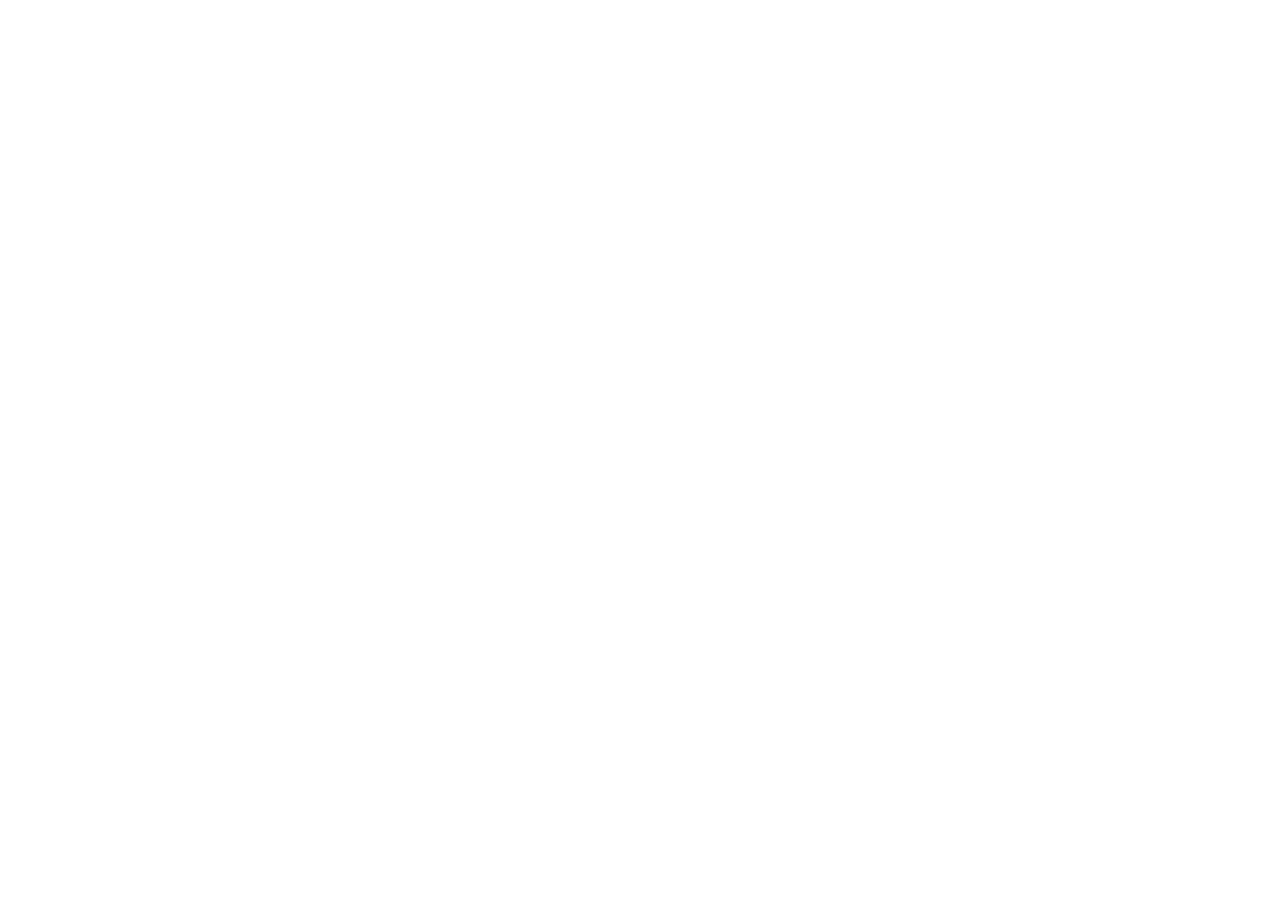
==== index.html @ 1ae985d3 "init project" ====
<!DOCTYPE html>
<html lang="zh-CN">

<head>
    <meta charset="UTF-8">
    <meta name="viewport" content="width=device-width, user-scalable=no, initial-scale=1.0, maximum-scale=1.0, minimum-scale=1.0">
    <meta http-equiv="X-UA-Compatible" content="ie=edge">
    <title>Document</title>
</head>

<body>

</body>

</html>
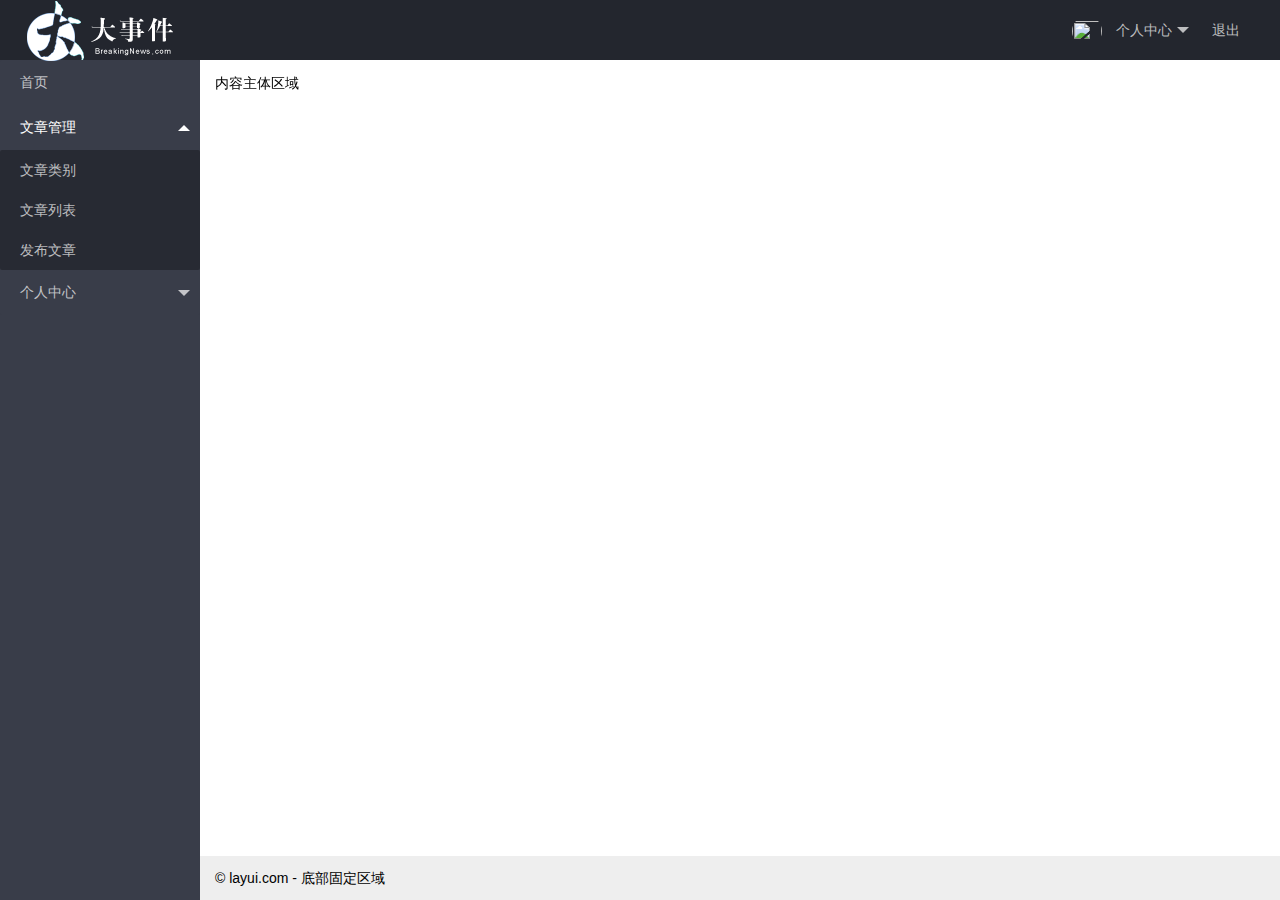
==== commit 7130b7f3: "第一次提交" ====
--- a/index.html
+++ b/index.html
@@ -1,15 +1,72 @@
 <!DOCTYPE html>
-<html lang="zh-CN">
-
+<html>
 <head>
-    <meta charset="UTF-8">
-    <meta name="viewport" content="width=device-width, user-scalable=no, initial-scale=1.0, maximum-scale=1.0, minimum-scale=1.0">
-    <meta http-equiv="X-UA-Compatible" content="ie=edge">
-    <title>Document</title>
+  <meta charset="utf-8">
+  <meta name="viewport" content="width=device-width, initial-scale=1, maximum-scale=1">
+  <title>layout 后台大布局 - Layui</title>
+  <link rel="stylesheet" href="/assets/lib/layui/css/layui.css">
 </head>
-
-<body>
-
+<body class="layui-layout-body">
+<div class="layui-layout layui-layout-admin">
+  <div class="layui-header">
+    <div class="layui-logo">
+        <img src="/assets/images/logo.png" alt="">
+    </div>
+    <!-- 头部区域（可配合layui已有的水平导航） -->
+    <ul class="layui-nav layui-layout-left">
+      </li>
+    </ul>
+    <ul class="layui-nav layui-layout-right">
+      <li class="layui-nav-item">
+        <a href="javascript:;">
+          <img src="http://t.cn/RCzsdCq" class="layui-nav-img">
+          个人中心
+        </a>
+        <dl class="layui-nav-child">
+          <dd><a href="">基本资料</a></dd>
+          <dd><a href="">更换头像</a></dd>
+          <dd><a href="">重置密码</a></dd>
+        </dl>
+      </li>
+      <li class="layui-nav-item"><a href="">退出</a></li>
+    </ul>
+  </div>
+  
+  <div class="layui-side layui-bg-black">
+    <div class="layui-side-scroll">
+      <!-- 左侧导航区域（可配合layui已有的垂直导航） -->
+      <ul class="layui-nav layui-nav-tree"  lay-filter="test">
+        <li class="layui-nav-item"><a href="">首页</a></li>
+        <li class="layui-nav-item layui-nav-itemed">
+          <a class="" href="javascript:;">文章管理</a>
+          <dl class="layui-nav-child">
+            <dd><a href="javascript:;">文章类别</a></dd>
+            <dd><a href="javascript:;">文章列表</a></dd>
+            <dd><a href="javascript:;">发布文章</a></dd>
+          </dl>
+        </li>
+        <li class="layui-nav-item">
+          <a href="javascript:;">个人中心</a>
+          <dl class="layui-nav-child">
+            <dd><a href="javascript:;">基本资料</a></dd>
+            <dd><a href="javascript:;">更换头像</a></dd>
+            <dd><a href="javascript:;">重置密码</a></dd>
+          </dl>
+        </li>
+      </ul>
+    </div>
+  </div>
+  
+  <div class="layui-body">
+    <!-- 内容主体区域 -->
+    <div style="padding: 15px;">内容主体区域</div>
+  </div>
+  
+  <div class="layui-footer">
+    <!-- 底部固定区域 -->
+    © layui.com - 底部固定区域
+  </div>
+</div>
+<script src="/assets/lib/layui/layui.all.js"></script>
 </body>
-
 </html>--- a/assets/lib/layui/css/layui.css
+++ b/assets/lib/layui/css/layui.css
@@ -0,0 +1,2 @@
+/** layui-v2.5.5 MIT License By https://www.layui.com */
+ .layui-inline,img{display:inline-block;vertical-align:middle}h1,h2,h3,h4,h5,h6{font-weight:400}.layui-edge,.layui-header,.layui-inline,.layui-main{position:relative}.layui-body,.layui-edge,.layui-elip{overflow:hidden}.layui-btn,.layui-edge,.layui-inline,img{vertical-align:middle}.layui-btn,.layui-disabled,.layui-icon,.layui-unselect{-moz-user-select:none;-webkit-user-select:none;-ms-user-select:none}.layui-elip,.layui-form-checkbox span,.layui-form-pane .layui-form-label{text-overflow:ellipsis;white-space:nowrap}.layui-breadcrumb,.layui-tree-btnGroup{visibility:hidden}blockquote,body,button,dd,div,dl,dt,form,h1,h2,h3,h4,h5,h6,input,li,ol,p,pre,td,textarea,th,ul{margin:0;padding:0;-webkit-tap-highlight-color:rgba(0,0,0,0)}a:active,a:hover{outline:0}img{border:none}li{list-style:none}table{border-collapse:collapse;border-spacing:0}h4,h5,h6{font-size:100%}button,input,optgroup,option,select,textarea{font-family:inherit;font-size:inherit;font-style:inherit;font-weight:inherit;outline:0}pre{white-space:pre-wrap;white-space:-moz-pre-wrap;white-space:-pre-wrap;white-space:-o-pre-wrap;word-wrap:break-word}body{line-height:24px;font:14px Helvetica Neue,Helvetica,PingFang SC,Tahoma,Arial,sans-serif}hr{height:1px;margin:10px 0;border:0;clear:both}a{color:#333;text-decoration:none}a:hover{color:#777}a cite{font-style:normal;*cursor:pointer}.layui-border-box,.layui-border-box *{box-sizing:border-box}.layui-box,.layui-box *{box-sizing:content-box}.layui-clear{clear:both;*zoom:1}.layui-clear:after{content:'\20';clear:both;*zoom:1;display:block;height:0}.layui-inline{*display:inline;*zoom:1}.layui-edge{display:inline-block;width:0;height:0;border-width:6px;border-style:dashed;border-color:transparent}.layui-edge-top{top:-4px;border-bottom-color:#999;border-bottom-style:solid}.layui-edge-right{border-left-color:#999;border-left-style:solid}.layui-edge-bottom{top:2px;border-top-color:#999;border-top-style:solid}.layui-edge-left{border-right-color:#999;border-right-style:solid}.layui-disabled,.layui-disabled:hover{color:#d2d2d2!important;cursor:not-allowed!important}.layui-circle{border-radius:100%}.layui-show{display:block!important}.layui-hide{display:none!important}@font-face{font-family:layui-icon;src:url(../font/iconfont.eot?v=250);src:url(../font/iconfont.eot?v=250#iefix) format('embedded-opentype'),url(../font/iconfont.woff2?v=250) format('woff2'),url(../font/iconfont.woff?v=250) format('woff'),url(../font/iconfont.ttf?v=250) format('truetype'),url(../font/iconfont.svg?v=250#layui-icon) format('svg')}.layui-icon{font-family:layui-icon!important;font-size:16px;font-style:normal;-webkit-font-smoothing:antialiased;-moz-osx-font-smoothing:grayscale}.layui-icon-reply-fill:before{content:"\e611"}.layui-icon-set-fill:before{content:"\e614"}.layui-icon-menu-fill:before{content:"\e60f"}.layui-icon-search:before{content:"\e615"}.layui-icon-share:before{content:"\e641"}.layui-icon-set-sm:before{content:"\e620"}.layui-icon-engine:before{content:"\e628"}.layui-icon-close:before{content:"\1006"}.layui-icon-close-fill:before{content:"\1007"}.layui-icon-chart-screen:before{content:"\e629"}.layui-icon-star:before{content:"\e600"}.layui-icon-circle-dot:before{content:"\e617"}.layui-icon-chat:before{content:"\e606"}.layui-icon-release:before{content:"\e609"}.layui-icon-list:before{content:"\e60a"}.layui-icon-chart:before{content:"\e62c"}.layui-icon-ok-circle:before{content:"\1005"}.layui-icon-layim-theme:before{content:"\e61b"}.layui-icon-table:before{content:"\e62d"}.layui-icon-right:before{content:"\e602"}.layui-icon-left:before{content:"\e603"}.layui-icon-cart-simple:before{content:"\e698"}.layui-icon-face-cry:before{content:"\e69c"}.layui-icon-face-smile:before{content:"\e6af"}.layui-icon-survey:before{content:"\e6b2"}.layui-icon-tree:before{content:"\e62e"}.layui-icon-upload-circle:before{content:"\e62f"}.layui-icon-add-circle:before{content:"\e61f"}.layui-icon-download-circle:before{content:"\e601"}.layui-icon-templeate-1:before{content:"\e630"}.layui-icon-util:before{content:"\e631"}.layui-icon-face-surprised:before{content:"\e664"}.layui-icon-edit:before{content:"\e642"}.layui-icon-speaker:before{content:"\e645"}.layui-icon-down:before{content:"\e61a"}.layui-icon-file:before{content:"\e621"}.layui-icon-layouts:before{content:"\e632"}.layui-icon-rate-half:before{content:"\e6c9"}.layui-icon-add-circle-fine:before{content:"\e608"}.layui-icon-prev-circle:before{content:"\e633"}.layui-icon-read:before{content:"\e705"}.layui-icon-404:before{content:"\e61c"}.layui-icon-carousel:before{content:"\e634"}.layui-icon-help:before{content:"\e607"}.layui-icon-code-circle:before{content:"\e635"}.layui-icon-water:before{content:"\e636"}.layui-icon-username:before{content:"\e66f"}.layui-icon-find-fill:before{content:"\e670"}.layui-icon-about:before{content:"\e60b"}.layui-icon-location:before{content:"\e715"}.layui-icon-up:before{content:"\e619"}.layui-icon-pause:before{content:"\e651"}.layui-icon-date:before{content:"\e637"}.layui-icon-layim-uploadfile:before{content:"\e61d"}.layui-icon-delete:before{content:"\e640"}.layui-icon-play:before{content:"\e652"}.layui-icon-top:before{content:"\e604"}.layui-icon-friends:before{content:"\e612"}.layui-icon-refresh-3:before{content:"\e9aa"}.layui-icon-ok:before{content:"\e605"}.layui-icon-layer:before{content:"\e638"}.layui-icon-face-smile-fine:before{content:"\e60c"}.layui-icon-dollar:before{content:"\e659"}.layui-icon-group:before{content:"\e613"}.layui-icon-layim-download:before{content:"\e61e"}.layui-icon-picture-fine:before{content:"\e60d"}.layui-icon-link:before{content:"\e64c"}.layui-icon-diamond:before{content:"\e735"}.layui-icon-log:before{content:"\e60e"}.layui-icon-rate-solid:before{content:"\e67a"}.layui-icon-fonts-del:before{content:"\e64f"}.layui-icon-unlink:before{content:"\e64d"}.layui-icon-fonts-clear:before{content:"\e639"}.layui-icon-triangle-r:before{content:"\e623"}.layui-icon-circle:before{content:"\e63f"}.layui-icon-radio:before{content:"\e643"}.layui-icon-align-center:before{content:"\e647"}.layui-icon-align-right:before{content:"\e648"}.layui-icon-align-left:before{content:"\e649"}.layui-icon-loading-1:before{content:"\e63e"}.layui-icon-return:before{content:"\e65c"}.layui-icon-fonts-strong:before{content:"\e62b"}.layui-icon-upload:before{content:"\e67c"}.layui-icon-dialogue:before{content:"\e63a"}.layui-icon-video:before{content:"\e6ed"}.layui-icon-headset:before{content:"\e6fc"}.layui-icon-cellphone-fine:before{content:"\e63b"}.layui-icon-add-1:before{content:"\e654"}.layui-icon-face-smile-b:before{content:"\e650"}.layui-icon-fonts-html:before{content:"\e64b"}.layui-icon-form:before{content:"\e63c"}.layui-icon-cart:before{content:"\e657"}.layui-icon-camera-fill:before{content:"\e65d"}.layui-icon-tabs:before{content:"\e62a"}.layui-icon-fonts-code:before{content:"\e64e"}.layui-icon-fire:before{content:"\e756"}.layui-icon-set:before{content:"\e716"}.layui-icon-fonts-u:before{content:"\e646"}.layui-icon-triangle-d:before{content:"\e625"}.layui-icon-tips:before{content:"\e702"}.layui-icon-picture:before{content:"\e64a"}.layui-icon-more-vertical:before{content:"\e671"}.layui-icon-flag:before{content:"\e66c"}.layui-icon-loading:before{content:"\e63d"}.layui-icon-fonts-i:before{content:"\e644"}.layui-icon-refresh-1:before{content:"\e666"}.layui-icon-rmb:before{content:"\e65e"}.layui-icon-home:before{content:"\e68e"}.layui-icon-user:before{content:"\e770"}.layui-icon-notice:before{content:"\e667"}.layui-icon-login-weibo:before{content:"\e675"}.layui-icon-voice:before{content:"\e688"}.layui-icon-upload-drag:before{content:"\e681"}.layui-icon-login-qq:before{content:"\e676"}.layui-icon-snowflake:before{content:"\e6b1"}.layui-icon-file-b:before{content:"\e655"}.layui-icon-template:before{content:"\e663"}.layui-icon-auz:before{content:"\e672"}.layui-icon-console:before{content:"\e665"}.layui-icon-app:before{content:"\e653"}.layui-icon-prev:before{content:"\e65a"}.layui-icon-website:before{content:"\e7ae"}.layui-icon-next:before{content:"\e65b"}.layui-icon-component:before{content:"\e857"}.layui-icon-more:before{content:"\e65f"}.layui-icon-login-wechat:before{content:"\e677"}.layui-icon-shrink-right:before{content:"\e668"}.layui-icon-spread-left:before{content:"\e66b"}.layui-icon-camera:before{content:"\e660"}.layui-icon-note:before{content:"\e66e"}.layui-icon-refresh:before{content:"\e669"}.layui-icon-female:before{content:"\e661"}.layui-icon-male:before{content:"\e662"}.layui-icon-password:before{content:"\e673"}.layui-icon-senior:before{content:"\e674"}.layui-icon-theme:before{content:"\e66a"}.layui-icon-tread:before{content:"\e6c5"}.layui-icon-praise:before{content:"\e6c6"}.layui-icon-star-fill:before{content:"\e658"}.layui-icon-rate:before{content:"\e67b"}.layui-icon-template-1:before{content:"\e656"}.layui-icon-vercode:before{content:"\e679"}.layui-icon-cellphone:before{content:"\e678"}.layui-icon-screen-full:before{content:"\e622"}.layui-icon-screen-restore:before{content:"\e758"}.layui-icon-cols:before{content:"\e610"}.layui-icon-export:before{content:"\e67d"}.layui-icon-print:before{content:"\e66d"}.layui-icon-slider:before{content:"\e714"}.layui-icon-addition:before{content:"\e624"}.layui-icon-subtraction:before{content:"\e67e"}.layui-icon-service:before{content:"\e626"}.layui-icon-transfer:before{content:"\e691"}.layui-main{width:1140px;margin:0 auto}.layui-header{z-index:1000;height:60px}.layui-header a:hover{transition:all .5s;-webkit-transition:all .5s}.layui-side{position:fixed;left:0;top:0;bottom:0;z-index:999;width:200px;overflow-x:hidden}.layui-side-scroll{position:relative;width:220px;height:100%;overflow-x:hidden}.layui-body{position:absolute;left:200px;right:0;top:0;bottom:0;z-index:998;width:auto;overflow-y:auto;box-sizing:border-box}.layui-layout-body{overflow:hidden}.layui-layout-admin .layui-header{background-color:#23262E}.layui-layout-admin .layui-side{top:60px;width:200px;overflow-x:hidden}.layui-layout-admin .layui-body{position:fixed;top:60px;bottom:44px}.layui-layout-admin .layui-main{width:auto;margin:0 15px}.layui-layout-admin .layui-footer{position:fixed;left:200px;right:0;bottom:0;height:44px;line-height:44px;padding:0 15px;background-color:#eee}.layui-layout-admin .layui-logo{position:absolute;left:0;top:0;width:200px;height:100%;line-height:60px;text-align:center;color:#009688;font-size:16px}.layui-layout-admin .layui-header .layui-nav{background:0 0}.layui-layout-left{position:absolute!important;left:200px;top:0}.layui-layout-right{position:absolute!important;right:0;top:0}.layui-container{position:relative;margin:0 auto;padding:0 15px;box-sizing:border-box}.layui-fluid{position:relative;margin:0 auto;padding:0 15px}.layui-row:after,.layui-row:before{content:'';display:block;clear:both}.layui-col-lg1,.layui-col-lg10,.layui-col-lg11,.layui-col-lg12,.layui-col-lg2,.layui-col-lg3,.layui-col-lg4,.layui-col-lg5,.layui-col-lg6,.layui-col-lg7,.layui-col-lg8,.layui-col-lg9,.layui-col-md1,.layui-col-md10,.layui-col-md11,.layui-col-md12,.layui-col-md2,.layui-col-md3,.layui-col-md4,.layui-col-md5,.layui-col-md6,.layui-col-md7,.layui-col-md8,.layui-col-md9,.layui-col-sm1,.layui-col-sm10,.layui-col-sm11,.layui-col-sm12,.layui-col-sm2,.layui-col-sm3,.layui-col-sm4,.layui-col-sm5,.layui-col-sm6,.layui-col-sm7,.layui-col-sm8,.layui-col-sm9,.layui-col-xs1,.layui-col-xs10,.layui-col-xs11,.layui-col-xs12,.layui-col-xs2,.layui-col-xs3,.layui-col-xs4,.layui-col-xs5,.layui-col-xs6,.layui-col-xs7,.layui-col-xs8,.layui-col-xs9{position:relative;display:block;box-sizing:border-box}.layui-col-xs1,.layui-col-xs10,.layui-col-xs11,.layui-col-xs12,.layui-col-xs2,.layui-col-xs3,.layui-col-xs4,.layui-col-xs5,.layui-col-xs6,.layui-col-xs7,.layui-col-xs8,.layui-col-xs9{float:left}.layui-col-xs1{width:8.33333333%}.layui-col-xs2{width:16.66666667%}.layui-col-xs3{width:25%}.layui-col-xs4{width:33.33333333%}.layui-col-xs5{width:41.66666667%}.layui-col-xs6{width:50%}.layui-col-xs7{width:58.33333333%}.layui-col-xs8{width:66.66666667%}.layui-col-xs9{width:75%}.layui-col-xs10{width:83.33333333%}.layui-col-xs11{width:91.66666667%}.layui-col-xs12{width:100%}.layui-col-xs-offset1{margin-left:8.33333333%}.layui-col-xs-offset2{margin-left:16.66666667%}.layui-col-xs-offset3{margin-left:25%}.layui-col-xs-offset4{margin-left:33.33333333%}.layui-col-xs-offset5{margin-left:41.66666667%}.layui-col-xs-offset6{margin-left:50%}.layui-col-xs-offset7{margin-left:58.33333333%}.layui-col-xs-offset8{margin-left:66.66666667%}.layui-col-xs-offset9{margin-left:75%}.layui-col-xs-offset10{margin-left:83.33333333%}.layui-col-xs-offset11{margin-left:91.66666667%}.layui-col-xs-offset12{margin-left:100%}@media screen and (max-width:768px){.layui-hide-xs{display:none!important}.layui-show-xs-block{display:block!important}.layui-show-xs-inline{display:inline!important}.layui-show-xs-inline-block{display:inline-block!important}}@media screen and (min-width:768px){.layui-container{width:750px}.layui-hide-sm{display:none!important}.layui-show-sm-block{display:block!important}.layui-show-sm-inline{display:inline!important}.layui-show-sm-inline-block{display:inline-block!important}.layui-col-sm1,.layui-col-sm10,.layui-col-sm11,.layui-col-sm12,.layui-col-sm2,.layui-col-sm3,.layui-col-sm4,.layui-col-sm5,.layui-col-sm6,.layui-col-sm7,.layui-col-sm8,.layui-col-sm9{float:left}.layui-col-sm1{width:8.33333333%}.layui-col-sm2{width:16.66666667%}.layui-col-sm3{width:25%}.layui-col-sm4{width:33.33333333%}.layui-col-sm5{width:41.66666667%}.layui-col-sm6{width:50%}.layui-col-sm7{width:58.33333333%}.layui-col-sm8{width:66.66666667%}.layui-col-sm9{width:75%}.layui-col-sm10{width:83.33333333%}.layui-col-sm11{width:91.66666667%}.layui-col-sm12{width:100%}.layui-col-sm-offset1{margin-left:8.33333333%}.layui-col-sm-offset2{margin-left:16.66666667%}.layui-col-sm-offset3{margin-left:25%}.layui-col-sm-offset4{margin-left:33.33333333%}.layui-col-sm-offset5{margin-left:41.66666667%}.layui-col-sm-offset6{margin-left:50%}.layui-col-sm-offset7{margin-left:58.33333333%}.layui-col-sm-offset8{margin-left:66.66666667%}.layui-col-sm-offset9{margin-left:75%}.layui-col-sm-offset10{margin-left:83.33333333%}.layui-col-sm-offset11{margin-left:91.66666667%}.layui-col-sm-offset12{margin-left:100%}}@media screen and (min-width:992px){.layui-container{width:970px}.layui-hide-md{display:none!important}.layui-show-md-block{display:block!important}.layui-show-md-inline{display:inline!important}.layui-show-md-inline-block{display:inline-block!important}.layui-col-md1,.layui-col-md10,.layui-col-md11,.layui-col-md12,.layui-col-md2,.layui-col-md3,.layui-col-md4,.layui-col-md5,.layui-col-md6,.layui-col-md7,.layui-col-md8,.layui-col-md9{float:left}.layui-col-md1{width:8.33333333%}.layui-col-md2{width:16.66666667%}.layui-col-md3{width:25%}.layui-col-md4{width:33.33333333%}.layui-col-md5{width:41.66666667%}.layui-col-md6{width:50%}.layui-col-md7{width:58.33333333%}.layui-col-md8{width:66.66666667%}.layui-col-md9{width:75%}.layui-col-md10{width:83.33333333%}.layui-col-md11{width:91.66666667%}.layui-col-md12{width:100%}.layui-col-md-offset1{margin-left:8.33333333%}.layui-col-md-offset2{margin-left:16.66666667%}.layui-col-md-offset3{margin-left:25%}.layui-col-md-offset4{margin-left:33.33333333%}.layui-col-md-offset5{margin-left:41.66666667%}.layui-col-md-offset6{margin-left:50%}.layui-col-md-offset7{margin-left:58.33333333%}.layui-col-md-offset8{margin-left:66.66666667%}.layui-col-md-offset9{margin-left:75%}.layui-col-md-offset10{margin-left:83.33333333%}.layui-col-md-offset11{margin-left:91.66666667%}.layui-col-md-offset12{margin-left:100%}}@media screen and (min-width:1200px){.layui-container{width:1170px}.layui-hide-lg{display:none!important}.layui-show-lg-block{display:block!important}.layui-show-lg-inline{display:inline!important}.layui-show-lg-inline-block{display:inline-block!important}.layui-col-lg1,.layui-col-lg10,.layui-col-lg11,.layui-col-lg12,.layui-col-lg2,.layui-col-lg3,.layui-col-lg4,.layui-col-lg5,.layui-col-lg6,.layui-col-lg7,.layui-col-lg8,.layui-col-lg9{float:left}.layui-col-lg1{width:8.33333333%}.layui-col-lg2{width:16.66666667%}.layui-col-lg3{width:25%}.layui-col-lg4{width:33.33333333%}.layui-col-lg5{width:41.66666667%}.layui-col-lg6{width:50%}.layui-col-lg7{width:58.33333333%}.layui-col-lg8{width:66.66666667%}.layui-col-lg9{width:75%}.layui-col-lg10{width:83.33333333%}.layui-col-lg11{width:91.66666667%}.layui-col-lg12{width:100%}.layui-col-lg-offset1{margin-left:8.33333333%}.layui-col-lg-offset2{margin-left:16.66666667%}.layui-col-lg-offset3{margin-left:25%}.layui-col-lg-offset4{margin-left:33.33333333%}.layui-col-lg-offset5{margin-left:41.66666667%}.layui-col-lg-offset6{margin-left:50%}.layui-col-lg-offset7{margin-left:58.33333333%}.layui-col-lg-offset8{margin-left:66.66666667%}.layui-col-lg-offset9{margin-left:75%}.layui-col-lg-offset10{margin-left:83.33333333%}.layui-col-lg-offset11{margin-left:91.66666667%}.layui-col-lg-offset12{margin-left:100%}}.layui-col-space1{margin:-.5px}.layui-col-space1>*{padding:.5px}.layui-col-space3{margin:-1.5px}.layui-col-space3>*{padding:1.5px}.layui-col-space5{margin:-2.5px}.layui-col-space5>*{padding:2.5px}.layui-col-space8{margin:-3.5px}.layui-col-space8>*{padding:3.5px}.layui-col-space10{margin:-5px}.layui-col-space10>*{padding:5px}.layui-col-space12{margin:-6px}.layui-col-space12>*{padding:6px}.layui-col-space15{margin:-7.5px}.layui-col-space15>*{padding:7.5px}.layui-col-space18{margin:-9px}.layui-col-space18>*{padding:9px}.layui-col-space20{margin:-10px}.layui-col-space20>*{padding:10px}.layui-col-space22{margin:-11px}.layui-col-space22>*{padding:11px}.layui-col-space25{margin:-12.5px}.layui-col-space25>*{padding:12.5px}.layui-col-space30{margin:-15px}.layui-col-space30>*{padding:15px}.layui-btn,.layui-input,.layui-select,.layui-textarea,.layui-upload-button{outline:0;-webkit-appearance:none;transition:all .3s;-webkit-transition:all .3s;box-sizing:border-box}.layui-elem-quote{margin-bottom:10px;padding:15px;line-height:22px;border-left:5px solid #009688;border-radius:0 2px 2px 0;background-color:#f2f2f2}.layui-quote-nm{border-style:solid;border-width:1px 1px 1px 5px;background:0 0}.layui-elem-field{margin-bottom:10px;padding:0;border-width:1px;border-style:solid}.layui-elem-field legend{margin-left:20px;padding:0 10px;font-size:20px;font-weight:300}.layui-field-title{margin:10px 0 20px;border-width:1px 0 0}.layui-field-box{padding:10px 15px}.layui-field-title .layui-field-box{padding:10px 0}.layui-progress{position:relative;height:6px;border-radius:20px;background-color:#e2e2e2}.layui-progress-bar{position:absolute;left:0;top:0;width:0;max-width:100%;height:6px;border-radius:20px;text-align:right;background-color:#5FB878;transition:all .3s;-webkit-transition:all .3s}.layui-progress-big,.layui-progress-big .layui-progress-bar{height:18px;line-height:18px}.layui-progress-text{position:relative;top:-20px;line-height:18px;font-size:12px;color:#666}.layui-progress-big .layui-progress-text{position:static;padding:0 10px;color:#fff}.layui-collapse{border-width:1px;border-style:solid;border-radius:2px}.layui-colla-content,.layui-colla-item{border-top-width:1px;border-top-style:solid}.layui-colla-item:first-child{border-top:none}.layui-colla-title{position:relative;height:42px;line-height:42px;padding:0 15px 0 35px;color:#333;background-color:#f2f2f2;cursor:pointer;font-size:14px;overflow:hidden}.layui-colla-content{display:none;padding:10px 15px;line-height:22px;color:#666}.layui-colla-icon{position:absolute;left:15px;top:0;font-size:14px}.layui-card{margin-bottom:15px;border-radius:2px;background-color:#fff;box-shadow:0 1px 2px 0 rgba(0,0,0,.05)}.layui-card:last-child{margin-bottom:0}.layui-card-header{position:relative;height:42px;line-height:42px;padding:0 15px;border-bottom:1px solid #f6f6f6;color:#333;border-radius:2px 2px 0 0;font-size:14px}.layui-bg-black,.layui-bg-blue,.layui-bg-cyan,.layui-bg-green,.layui-bg-orange,.layui-bg-red{color:#fff!important}.layui-card-body{position:relative;padding:10px 15px;line-height:24px}.layui-card-body[pad15]{padding:15px}.layui-card-body[pad20]{padding:20px}.layui-card-body .layui-table{margin:5px 0}.layui-card .layui-tab{margin:0}.layui-panel-window{position:relative;padding:15px;border-radius:0;border-top:5px solid #E6E6E6;background-color:#fff}.layui-auxiliar-moving{position:fixed;left:0;right:0;top:0;bottom:0;width:100%;height:100%;background:0 0;z-index:9999999999}.layui-form-label,.layui-form-mid,.layui-form-select,.layui-input-block,.layui-input-inline,.layui-textarea{position:relative}.layui-bg-red{background-color:#FF5722!important}.layui-bg-orange{background-color:#FFB800!important}.layui-bg-green{background-color:#009688!important}.layui-bg-cyan{background-color:#2F4056!important}.layui-bg-blue{background-color:#1E9FFF!important}.layui-bg-black{background-color:#393D49!important}.layui-bg-gray{background-color:#eee!important;color:#666!important}.layui-badge-rim,.layui-colla-content,.layui-colla-item,.layui-collapse,.layui-elem-field,.layui-form-pane .layui-form-item[pane],.layui-form-pane .layui-form-label,.layui-input,.layui-layedit,.layui-layedit-tool,.layui-quote-nm,.layui-select,.layui-tab-bar,.layui-tab-card,.layui-tab-title,.layui-tab-title .layui-this:after,.layui-textarea{border-color:#e6e6e6}.layui-timeline-item:before,hr{background-color:#e6e6e6}.layui-text{line-height:22px;font-size:14px;color:#666}.layui-text h1,.layui-text h2,.layui-text h3{font-weight:500;color:#333}.layui-text h1{font-size:30px}.layui-text h2{font-size:24px}.layui-text h3{font-size:18px}.layui-text a:not(.layui-btn){color:#01AAED}.layui-text a:not(.layui-btn):hover{text-decoration:underline}.layui-text ul{padding:5px 0 5px 15px}.layui-text ul li{margin-top:5px;list-style-type:disc}.layui-text em,.layui-word-aux{color:#999!important;padding:0 5px!important}.layui-btn{display:inline-block;height:38px;line-height:38px;padding:0 18px;background-color:#009688;color:#fff;white-space:nowrap;text-align:center;font-size:14px;border:none;border-radius:2px;cursor:pointer}.layui-btn:hover{opacity:.8;filter:alpha(opacity=80);color:#fff}.layui-btn:active{opacity:1;filter:alpha(opacity=100)}.layui-btn+.layui-btn{margin-left:10px}.layui-btn-container{font-size:0}.layui-btn-container .layui-btn{margin-right:10px;margin-bottom:10px}.layui-btn-container .layui-btn+.layui-btn{margin-left:0}.layui-table .layui-btn-container .layui-btn{margin-bottom:9px}.layui-btn-radius{border-radius:100px}.layui-btn .layui-icon{margin-right:3px;font-size:18px;vertical-align:bottom;vertical-align:middle\9}.layui-btn-primary{border:1px solid #C9C9C9;background-color:#fff;color:#555}.layui-btn-primary:hover{border-color:#009688;color:#333}.layui-btn-normal{background-color:#1E9FFF}.layui-btn-warm{background-color:#FFB800}.layui-btn-danger{background-color:#FF5722}.layui-btn-checked{background-color:#5FB878}.layui-btn-disabled,.layui-btn-disabled:active,.layui-btn-disabled:hover{border:1px solid #e6e6e6;background-color:#FBFBFB;color:#C9C9C9;cursor:not-allowed;opacity:1}.layui-btn-lg{height:44px;line-height:44px;padding:0 25px;font-size:16px}.layui-btn-sm{height:30px;line-height:30px;padding:0 10px;font-size:12px}.layui-btn-sm i{font-size:16px!important}.layui-btn-xs{height:22px;line-height:22px;padding:0 5px;font-size:12px}.layui-btn-xs i{font-size:14px!important}.layui-btn-group{display:inline-block;vertical-align:middle;font-size:0}.layui-btn-group .layui-btn{margin-left:0!important;margin-right:0!important;border-left:1px solid rgba(255,255,255,.5);border-radius:0}.layui-btn-group .layui-btn-primary{border-left:none}.layui-btn-group .layui-btn-primary:hover{border-color:#C9C9C9;color:#009688}.layui-btn-group .layui-btn:first-child{border-left:none;border-radius:2px 0 0 2px}.layui-btn-group .layui-btn-primary:first-child{border-left:1px solid #c9c9c9}.layui-btn-group .layui-btn:last-child{border-radius:0 2px 2px 0}.layui-btn-group .layui-btn+.layui-btn{margin-left:0}.layui-btn-group+.layui-btn-group{margin-left:10px}.layui-btn-fluid{width:100%}.layui-input,.layui-select,.layui-textarea{height:38px;line-height:1.3;line-height:38px\9;border-width:1px;border-style:solid;background-color:#fff;border-radius:2px}.layui-input::-webkit-input-placeholder,.layui-select::-webkit-input-placeholder,.layui-textarea::-webkit-input-placeholder{line-height:1.3}.layui-input,.layui-textarea{display:block;width:100%;padding-left:10px}.layui-input:hover,.layui-textarea:hover{border-color:#D2D2D2!important}.layui-input:focus,.layui-textarea:focus{border-color:#C9C9C9!important}.layui-textarea{min-height:100px;height:auto;line-height:20px;padding:6px 10px;resize:vertical}.layui-select{padding:0 10px}.layui-form input[type=checkbox],.layui-form input[type=radio],.layui-form select{display:none}.layui-form [lay-ignore]{display:initial}.layui-form-item{margin-bottom:15px;clear:both;*zoom:1}.layui-form-item:after{content:'\20';clear:both;*zoom:1;display:block;height:0}.layui-form-label{float:left;display:block;padding:9px 15px;width:80px;font-weight:400;line-height:20px;text-align:right}.layui-form-label-col{display:block;float:none;padding:9px 0;line-height:20px;text-align:left}.layui-form-item .layui-inline{margin-bottom:5px;margin-right:10px}.layui-input-block{margin-left:110px;min-height:36px}.layui-input-inline{display:inline-block;vertical-align:middle}.layui-form-item .layui-input-inline{float:left;width:190px;margin-right:10px}.layui-form-text .layui-input-inline{width:auto}.layui-form-mid{float:left;display:block;padding:9px 0!important;line-height:20px;margin-right:10px}.layui-form-danger+.layui-form-select .layui-input,.layui-form-danger:focus{border-color:#FF5722!important}.layui-form-select .layui-input{padding-right:30px;cursor:pointer}.layui-form-select .layui-edge{position:absolute;right:10px;top:50%;margin-top:-3px;cursor:pointer;border-width:6px;border-top-color:#c2c2c2;border-top-style:solid;transition:all .3s;-webkit-transition:all .3s}.layui-form-select dl{display:none;position:absolute;left:0;top:42px;padding:5px 0;z-index:899;min-width:100%;border:1px solid #d2d2d2;max-height:300px;overflow-y:auto;background-color:#fff;border-radius:2px;box-shadow:0 2px 4px rgba(0,0,0,.12);box-sizing:border-box}.layui-form-select dl dd,.layui-form-select dl dt{padding:0 10px;line-height:36px;white-space:nowrap;overflow:hidden;text-overflow:ellipsis}.layui-form-select dl dt{font-size:12px;color:#999}.layui-form-select dl dd{cursor:pointer}.layui-form-select dl dd:hover{background-color:#f2f2f2;-webkit-transition:.5s all;transition:.5s all}.layui-form-select .layui-select-group dd{padding-left:20px}.layui-form-select dl dd.layui-select-tips{padding-left:10px!important;color:#999}.layui-form-select dl dd.layui-this{background-color:#5FB878;color:#fff}.layui-form-checkbox,.layui-form-select dl dd.layui-disabled{background-color:#fff}.layui-form-selected dl{display:block}.layui-form-checkbox,.layui-form-checkbox *,.layui-form-switch{display:inline-block;vertical-align:middle}.layui-form-selected .layui-edge{margin-top:-9px;-webkit-transform:rotate(180deg);transform:rotate(180deg);margin-top:-3px\9}:root .layui-form-selected .layui-edge{margin-top:-9px\0/IE9}.layui-form-selectup dl{top:auto;bottom:42px}.layui-select-none{margin:5px 0;text-align:center;color:#999}.layui-select-disabled .layui-disabled{border-color:#eee!important}.layui-select-disabled .layui-edge{border-top-color:#d2d2d2}.layui-form-checkbox{position:relative;height:30px;line-height:30px;margin-right:10px;padding-right:30px;cursor:pointer;font-size:0;-webkit-transition:.1s linear;transition:.1s linear;box-sizing:border-box}.layui-form-checkbox span{padding:0 10px;height:100%;font-size:14px;border-radius:2px 0 0 2px;background-color:#d2d2d2;color:#fff;overflow:hidden}.layui-form-checkbox:hover span{background-color:#c2c2c2}.layui-form-checkbox i{position:absolute;right:0;top:0;width:30px;height:28px;border:1px solid #d2d2d2;border-left:none;border-radius:0 2px 2px 0;color:#fff;font-size:20px;text-align:center}.layui-form-checkbox:hover i{border-color:#c2c2c2;color:#c2c2c2}.layui-form-checked,.layui-form-checked:hover{border-color:#5FB878}.layui-form-checked span,.layui-form-checked:hover span{background-color:#5FB878}.layui-form-checked i,.layui-form-checked:hover i{color:#5FB878}.layui-form-item .layui-form-checkbox{margin-top:4px}.layui-form-checkbox[lay-skin=primary]{height:auto!important;line-height:normal!important;min-width:18px;min-height:18px;border:none!important;margin-right:0;padding-left:28px;padding-right:0;background:0 0}.layui-form-checkbox[lay-skin=primary] span{padding-left:0;padding-right:15px;line-height:18px;background:0 0;color:#666}.layui-form-checkbox[lay-skin=primary] i{right:auto;left:0;width:16px;height:16px;line-height:16px;border:1px solid #d2d2d2;font-size:12px;border-radius:2px;background-color:#fff;-webkit-transition:.1s linear;transition:.1s linear}.layui-form-checkbox[lay-skin=primary]:hover i{border-color:#5FB878;color:#fff}.layui-form-checked[lay-skin=primary] i{border-color:#5FB878!important;background-color:#5FB878;color:#fff}.layui-checkbox-disbaled[lay-skin=primary] span{background:0 0!important;color:#c2c2c2}.layui-checkbox-disbaled[lay-skin=primary]:hover i{border-color:#d2d2d2}.layui-form-item .layui-form-checkbox[lay-skin=primary]{margin-top:10px}.layui-form-switch{position:relative;height:22px;line-height:22px;min-width:35px;padding:0 5px;margin-top:8px;border:1px solid #d2d2d2;border-radius:20px;cursor:pointer;background-color:#fff;-webkit-transition:.1s linear;transition:.1s linear}.layui-form-switch i{position:absolute;left:5px;top:3px;width:16px;height:16px;border-radius:20px;background-color:#d2d2d2;-webkit-transition:.1s linear;transition:.1s linear}.layui-form-switch em{position:relative;top:0;width:25px;margin-left:21px;padding:0!important;text-align:center!important;color:#999!important;font-style:normal!important;font-size:12px}.layui-form-onswitch{border-color:#5FB878;background-color:#5FB878}.layui-checkbox-disbaled,.layui-checkbox-disbaled i{border-color:#e2e2e2!important}.layui-form-onswitch i{left:100%;margin-left:-21px;background-color:#fff}.layui-form-onswitch em{margin-left:5px;margin-right:21px;color:#fff!important}.layui-checkbox-disbaled span{background-color:#e2e2e2!important}.layui-checkbox-disbaled:hover i{color:#fff!important}[lay-radio]{display:none}.layui-form-radio,.layui-form-radio *{display:inline-block;vertical-align:middle}.layui-form-radio{line-height:28px;margin:6px 10px 0 0;padding-right:10px;cursor:pointer;font-size:0}.layui-form-radio *{font-size:14px}.layui-form-radio>i{margin-right:8px;font-size:22px;color:#c2c2c2}.layui-form-radio>i:hover,.layui-form-radioed>i{color:#5FB878}.layui-radio-disbaled>i{color:#e2e2e2!important}.layui-form-pane .layui-form-label{width:110px;padding:8px 15px;height:38px;line-height:20px;border-width:1px;border-style:solid;border-radius:2px 0 0 2px;text-align:center;background-color:#FBFBFB;overflow:hidden;box-sizing:border-box}.layui-form-pane .layui-input-inline{margin-left:-1px}.layui-form-pane .layui-input-block{margin-left:110px;left:-1px}.layui-form-pane .layui-input{border-radius:0 2px 2px 0}.layui-form-pane .layui-form-text .layui-form-label{float:none;width:100%;border-radius:2px;box-sizing:border-box;text-align:left}.layui-form-pane .layui-form-text .layui-input-inline{display:block;margin:0;top:-1px;clear:both}.layui-form-pane .layui-form-text .layui-input-block{margin:0;left:0;top:-1px}.layui-form-pane .layui-form-text .layui-textarea{min-height:100px;border-radius:0 0 2px 2px}.layui-form-pane .layui-form-checkbox{margin:4px 0 4px 10px}.layui-form-pane .layui-form-radio,.layui-form-pane .layui-form-switch{margin-top:6px;margin-left:10px}.layui-form-pane .layui-form-item[pane]{position:relative;border-width:1px;border-style:solid}.layui-form-pane .layui-form-item[pane] .layui-form-label{position:absolute;left:0;top:0;height:100%;border-width:0 1px 0 0}.layui-form-pane .layui-form-item[pane] .layui-input-inline{margin-left:110px}@media screen and (max-width:450px){.layui-form-item .layui-form-label{text-overflow:ellipsis;overflow:hidden;white-space:nowrap}.layui-form-item .layui-inline{display:block;margin-right:0;margin-bottom:20px;clear:both}.layui-form-item .layui-inline:after{content:'\20';clear:both;display:block;height:0}.layui-form-item .layui-input-inline{display:block;float:none;left:-3px;width:auto;margin:0 0 10px 112px}.layui-form-item .layui-input-inline+.layui-form-mid{margin-left:110px;top:-5px;padding:0}.layui-form-item .layui-form-checkbox{margin-right:5px;margin-bottom:5px}}.layui-layedit{border-width:1px;border-style:solid;border-radius:2px}.layui-layedit-tool{padding:3px 5px;border-bottom-width:1px;border-bottom-style:solid;font-size:0}.layedit-tool-fixed{position:fixed;top:0;border-top:1px solid #e2e2e2}.layui-layedit-tool .layedit-tool-mid,.layui-layedit-tool .layui-icon{display:inline-block;vertical-align:middle;text-align:center;font-size:14px}.layui-layedit-tool .layui-icon{position:relative;width:32px;height:30px;line-height:30px;margin:3px 5px;color:#777;cursor:pointer;border-radius:2px}.layui-layedit-tool .layui-icon:hover{color:#393D49}.layui-layedit-tool .layui-icon:active{color:#000}.layui-layedit-tool .layedit-tool-active{background-color:#e2e2e2;color:#000}.layui-layedit-tool .layui-disabled,.layui-layedit-tool .layui-disabled:hover{color:#d2d2d2;cursor:not-allowed}.layui-layedit-tool .layedit-tool-mid{width:1px;height:18px;margin:0 10px;background-color:#d2d2d2}.layedit-tool-html{width:50px!important;font-size:30px!important}.layedit-tool-b,.layedit-tool-code,.layedit-tool-help{font-size:16px!important}.layedit-tool-d,.layedit-tool-face,.layedit-tool-image,.layedit-tool-unlink{font-size:18px!important}.layedit-tool-image input{position:absolute;font-size:0;left:0;top:0;width:100%;height:100%;opacity:.01;filter:Alpha(opacity=1);cursor:pointer}.layui-layedit-iframe iframe{display:block;width:100%}#LAY_layedit_code{overflow:hidden}.layui-laypage{display:inline-block;*display:inline;*zoom:1;vertical-align:middle;margin:10px 0;font-size:0}.layui-laypage>a:first-child,.layui-laypage>a:first-child em{border-radius:2px 0 0 2px}.layui-laypage>a:last-child,.layui-laypage>a:last-child em{border-radius:0 2px 2px 0}.layui-laypage>:first-child{margin-left:0!important}.layui-laypage>:last-child{margin-right:0!important}.layui-laypage a,.layui-laypage button,.layui-laypage input,.layui-laypage select,.layui-laypage span{border:1px solid #e2e2e2}.layui-laypage a,.layui-laypage span{display:inline-block;*display:inline;*zoom:1;vertical-align:middle;padding:0 15px;height:28px;line-height:28px;margin:0 -1px 5px 0;background-color:#fff;color:#333;font-size:12px}.layui-flow-more a *,.layui-laypage input,.layui-table-view select[lay-ignore]{display:inline-block}.layui-laypage a:hover{color:#009688}.layui-laypage em{font-style:normal}.layui-laypage .layui-laypage-spr{color:#999;font-weight:700}.layui-laypage a{text-decoration:none}.layui-laypage .layui-laypage-curr{position:relative}.layui-laypage .layui-laypage-curr em{position:relative;color:#fff}.layui-laypage .layui-laypage-curr .layui-laypage-em{position:absolute;left:-1px;top:-1px;padding:1px;width:100%;height:100%;background-color:#009688}.layui-laypage-em{border-radius:2px}.layui-laypage-next em,.layui-laypage-prev em{font-family:Sim sun;font-size:16px}.layui-laypage .layui-laypage-count,.layui-laypage .layui-laypage-limits,.layui-laypage .layui-laypage-refresh,.layui-laypage .layui-laypage-skip{margin-left:10px;margin-right:10px;padding:0;border:none}.layui-laypage .layui-laypage-limits,.layui-laypage .layui-laypage-refresh{vertical-align:top}.layui-laypage .layui-laypage-refresh i{font-size:18px;cursor:pointer}.layui-laypage select{height:22px;padding:3px;border-radius:2px;cursor:pointer}.layui-laypage .layui-laypage-skip{height:30px;line-height:30px;color:#999}.layui-laypage button,.layui-laypage input{height:30px;line-height:30px;border-radius:2px;vertical-align:top;background-color:#fff;box-sizing:border-box}.layui-laypage input{width:40px;margin:0 10px;padding:0 3px;text-align:center}.layui-laypage input:focus,.layui-laypage select:focus{border-color:#009688!important}.layui-laypage button{margin-left:10px;padding:0 10px;cursor:pointer}.layui-table,.layui-table-view{margin:10px 0}.layui-flow-more{margin:10px 0;text-align:center;color:#999;font-size:14px}.layui-flow-more a{height:32px;line-height:32px}.layui-flow-more a *{vertical-align:top}.layui-flow-more a cite{padding:0 20px;border-radius:3px;background-color:#eee;color:#333;font-style:normal}.layui-flow-more a cite:hover{opacity:.8}.layui-flow-more a i{font-size:30px;color:#737383}.layui-table{width:100%;background-color:#fff;color:#666}.layui-table tr{transition:all .3s;-webkit-transition:all .3s}.layui-table th{text-align:left;font-weight:400}.layui-table tbody tr:hover,.layui-table thead tr,.layui-table-click,.layui-table-header,.layui-table-hover,.layui-table-mend,.layui-table-patch,.layui-table-tool,.layui-table-total,.layui-table-total tr,.layui-table[lay-even] tr:nth-child(even){background-color:#f2f2f2}.layui-table td,.layui-table th,.layui-table-col-set,.layui-table-fixed-r,.layui-table-grid-down,.layui-table-header,.layui-table-page,.layui-table-tips-main,.layui-table-tool,.layui-table-total,.layui-table-view,.layui-table[lay-skin=line],.layui-table[lay-skin=row]{border-width:1px;border-style:solid;border-color:#e6e6e6}.layui-table td,.layui-table th{position:relative;padding:9px 15px;min-height:20px;line-height:20px;font-size:14px}.layui-table[lay-skin=line] td,.layui-table[lay-skin=line] th{border-width:0 0 1px}.layui-table[lay-skin=row] td,.layui-table[lay-skin=row] th{border-width:0 1px 0 0}.layui-table[lay-skin=nob] td,.layui-table[lay-skin=nob] th{border:none}.layui-table img{max-width:100px}.layui-table[lay-size=lg] td,.layui-table[lay-size=lg] th{padding:15px 30px}.layui-table-view .layui-table[lay-size=lg] .layui-table-cell{height:40px;line-height:40px}.layui-table[lay-size=sm] td,.layui-table[lay-size=sm] th{font-size:12px;padding:5px 10px}.layui-table-view .layui-table[lay-size=sm] .layui-table-cell{height:20px;line-height:20px}.layui-table[lay-data]{display:none}.layui-table-box{position:relative;overflow:hidden}.layui-table-view .layui-table{position:relative;width:auto;margin:0}.layui-table-view .layui-table[lay-skin=line]{border-width:0 1px 0 0}.layui-table-view .layui-table[lay-skin=row]{border-width:0 0 1px}.layui-table-view .layui-table td,.layui-table-view .layui-table th{padding:5px 0;border-top:none;border-left:none}.layui-table-view .layui-table th.layui-unselect .layui-table-cell span{cursor:pointer}.layui-table-view .layui-table td{cursor:default}.layui-table-view .layui-table td[data-edit=text]{cursor:text}.layui-table-view .layui-form-checkbox[lay-skin=primary] i{width:18px;height:18px}.layui-table-view .layui-form-radio{line-height:0;padding:0}.layui-table-view .layui-form-radio>i{margin:0;font-size:20px}.layui-table-init{position:absolute;left:0;top:0;width:100%;height:100%;text-align:center;z-index:110}.layui-table-init .layui-icon{position:absolute;left:50%;top:50%;margin:-15px 0 0 -15px;font-size:30px;color:#c2c2c2}.layui-table-header{border-width:0 0 1px;overflow:hidden}.layui-table-header .layui-table{margin-bottom:-1px}.layui-table-tool .layui-inline[lay-event]{position:relative;width:26px;height:26px;padding:5px;line-height:16px;margin-right:10px;text-align:center;color:#333;border:1px solid #ccc;cursor:pointer;-webkit-transition:.5s all;transition:.5s all}.layui-table-tool .layui-inline[lay-event]:hover{border:1px solid #999}.layui-table-tool-temp{padding-right:120px}.layui-table-tool-self{position:absolute;right:17px;top:10px}.layui-table-tool .layui-table-tool-self .layui-inline[lay-event]{margin:0 0 0 10px}.layui-table-tool-panel{position:absolute;top:29px;left:-1px;padding:5px 0;min-width:150px;min-height:40px;border:1px solid #d2d2d2;text-align:left;overflow-y:auto;background-color:#fff;box-shadow:0 2px 4px rgba(0,0,0,.12)}.layui-table-cell,.layui-table-tool-panel li{overflow:hidden;text-overflow:ellipsis;white-space:nowrap}.layui-table-tool-panel li{padding:0 10px;line-height:30px;-webkit-transition:.5s all;transition:.5s all}.layui-table-tool-panel li .layui-form-checkbox[lay-skin=primary]{width:100%;padding-left:28px}.layui-table-tool-panel li:hover{background-color:#f2f2f2}.layui-table-tool-panel li .layui-form-checkbox[lay-skin=primary] i{position:absolute;left:0;top:0}.layui-table-tool-panel li .layui-form-checkbox[lay-skin=primary] span{padding:0}.layui-table-tool .layui-table-tool-self .layui-table-tool-panel{left:auto;right:-1px}.layui-table-col-set{position:absolute;right:0;top:0;width:20px;height:100%;border-width:0 0 0 1px;background-color:#fff}.layui-table-sort{width:10px;height:20px;margin-left:5px;cursor:pointer!important}.layui-table-sort .layui-edge{position:absolute;left:5px;border-width:5px}.layui-table-sort .layui-table-sort-asc{top:3px;border-top:none;border-bottom-style:solid;border-bottom-color:#b2b2b2}.layui-table-sort .layui-table-sort-asc:hover{border-bottom-color:#666}.layui-table-sort .layui-table-sort-desc{bottom:5px;border-bottom:none;border-top-style:solid;border-top-color:#b2b2b2}.layui-table-sort .layui-table-sort-desc:hover{border-top-color:#666}.layui-table-sort[lay-sort=asc] .layui-table-sort-asc{border-bottom-color:#000}.layui-table-sort[lay-sort=desc] .layui-table-sort-desc{border-top-color:#000}.layui-table-cell{height:28px;line-height:28px;padding:0 15px;position:relative;box-sizing:border-box}.layui-table-cell .layui-form-checkbox[lay-skin=primary]{top:-1px;padding:0}.layui-table-cell .layui-table-link{color:#01AAED}.laytable-cell-checkbox,.laytable-cell-numbers,.laytable-cell-radio,.laytable-cell-space{padding:0;text-align:center}.layui-table-body{position:relative;overflow:auto;margin-right:-1px;margin-bottom:-1px}.layui-table-body .layui-none{line-height:26px;padding:15px;text-align:center;color:#999}.layui-table-fixed{position:absolute;left:0;top:0;z-index:101}.layui-table-fixed .layui-table-body{overflow:hidden}.layui-table-fixed-l{box-shadow:0 -1px 8px rgba(0,0,0,.08)}.layui-table-fixed-r{left:auto;right:-1px;border-width:0 0 0 1px;box-shadow:-1px 0 8px rgba(0,0,0,.08)}.layui-table-fixed-r .layui-table-header{position:relative;overflow:visible}.layui-table-mend{position:absolute;right:-49px;top:0;height:100%;width:50px}.layui-table-tool{position:relative;z-index:890;width:100%;min-height:50px;line-height:30px;padding:10px 15px;border-width:0 0 1px}.layui-table-tool .layui-btn-container{margin-bottom:-10px}.layui-table-page,.layui-table-total{border-width:1px 0 0;margin-bottom:-1px;overflow:hidden}.layui-table-page{position:relative;width:100%;padding:7px 7px 0;height:41px;font-size:12px;white-space:nowrap}.layui-table-page>div{height:26px}.layui-table-page .layui-laypage{margin:0}.layui-table-page .layui-laypage a,.layui-table-page .layui-laypage span{height:26px;line-height:26px;margin-bottom:10px;border:none;background:0 0}.layui-table-page .layui-laypage a,.layui-table-page .layui-laypage span.layui-laypage-curr{padding:0 12px}.layui-table-page .layui-laypage span{margin-left:0;padding:0}.layui-table-page .layui-laypage .layui-laypage-prev{margin-left:-7px!important}.layui-table-page .layui-laypage .layui-laypage-curr .layui-laypage-em{left:0;top:0;padding:0}.layui-table-page .layui-laypage button,.layui-table-page .layui-laypage input{height:26px;line-height:26px}.layui-table-page .layui-laypage input{width:40px}.layui-table-page .layui-laypage button{padding:0 10px}.layui-table-page select{height:18px}.layui-table-patch .layui-table-cell{padding:0;width:30px}.layui-table-edit{position:absolute;left:0;top:0;width:100%;height:100%;padding:0 14px 1px;border-radius:0;box-shadow:1px 1px 20px rgba(0,0,0,.15)}.layui-table-edit:focus{border-color:#5FB878!important}select.layui-table-edit{padding:0 0 0 10px;border-color:#C9C9C9}.layui-table-view .layui-form-checkbox,.layui-table-view .layui-form-radio,.layui-table-view .layui-form-switch{top:0;margin:0;box-sizing:content-box}.layui-table-view .layui-form-checkbox{top:-1px;height:26px;line-height:26px}.layui-table-view .layui-form-checkbox i{height:26px}.layui-table-grid .layui-table-cell{overflow:visible}.layui-table-grid-down{position:absolute;top:0;right:0;width:26px;height:100%;padding:5px 0;border-width:0 0 0 1px;text-align:center;background-color:#fff;color:#999;cursor:pointer}.layui-table-grid-down .layui-icon{position:absolute;top:50%;left:50%;margin:-8px 0 0 -8px}.layui-table-grid-down:hover{background-color:#fbfbfb}body .layui-table-tips .layui-layer-content{background:0 0;padding:0;box-shadow:0 1px 6px rgba(0,0,0,.12)}.layui-table-tips-main{margin:-44px 0 0 -1px;max-height:150px;padding:8px 15px;font-size:14px;overflow-y:scroll;background-color:#fff;color:#666}.layui-table-tips-c{position:absolute;right:-3px;top:-13px;width:20px;height:20px;padding:3px;cursor:pointer;background-color:#666;border-radius:50%;color:#fff}.layui-table-tips-c:hover{background-color:#777}.layui-table-tips-c:before{position:relative;right:-2px}.layui-upload-file{display:none!important;opacity:.01;filter:Alpha(opacity=1)}.layui-upload-drag,.layui-upload-form,.layui-upload-wrap{display:inline-block}.layui-upload-list{margin:10px 0}.layui-upload-choose{padding:0 10px;color:#999}.layui-upload-drag{position:relative;padding:30px;border:1px dashed #e2e2e2;background-color:#fff;text-align:center;cursor:pointer;color:#999}.layui-upload-drag .layui-icon{font-size:50px;color:#009688}.layui-upload-drag[lay-over]{border-color:#009688}.layui-upload-iframe{position:absolute;width:0;height:0;border:0;visibility:hidden}.layui-upload-wrap{position:relative;vertical-align:middle}.layui-upload-wrap .layui-upload-file{display:block!important;position:absolute;left:0;top:0;z-index:10;font-size:100px;width:100%;height:100%;opacity:.01;filter:Alpha(opacity=1);cursor:pointer}.layui-transfer-active,.layui-transfer-box{display:inline-block;vertical-align:middle}.layui-transfer-box,.layui-transfer-header,.layui-transfer-search{border-width:0;border-style:solid;border-color:#e6e6e6}.layui-transfer-box{position:relative;border-width:1px;width:200px;height:360px;border-radius:2px;background-color:#fff}.layui-transfer-box .layui-form-checkbox{width:100%;margin:0!important}.layui-transfer-header{height:38px;line-height:38px;padding:0 10px;border-bottom-width:1px}.layui-transfer-search{position:relative;padding:10px;border-bottom-width:1px}.layui-transfer-search .layui-input{height:32px;padding-left:30px;font-size:12px}.layui-transfer-search .layui-icon-search{position:absolute;left:20px;top:50%;margin-top:-8px;color:#666}.layui-transfer-active{margin:0 15px}.layui-transfer-active .layui-btn{display:block;margin:0;padding:0 15px;background-color:#5FB878;border-color:#5FB878;color:#fff}.layui-transfer-active .layui-btn-disabled{background-color:#FBFBFB;border-color:#e6e6e6;color:#C9C9C9}.layui-transfer-active .layui-btn:first-child{margin-bottom:15px}.layui-transfer-active .layui-btn .layui-icon{margin:0;font-size:14px!important}.layui-transfer-data{padding:5px 0;overflow:auto}.layui-transfer-data li{height:32px;line-height:32px;padding:0 10px}.layui-transfer-data li:hover{background-color:#f2f2f2;transition:.5s all}.layui-transfer-data .layui-none{padding:15px 10px;text-align:center;color:#999}.layui-nav{position:relative;padding:0 20px;background-color:#393D49;color:#fff;border-radius:2px;font-size:0;box-sizing:border-box}.layui-nav *{font-size:14px}.layui-nav .layui-nav-item{position:relative;display:inline-block;*display:inline;*zoom:1;vertical-align:middle;line-height:60px}.layui-nav .layui-nav-item a{display:block;padding:0 20px;color:#fff;color:rgba(255,255,255,.7);transition:all .3s;-webkit-transition:all .3s}.layui-nav .layui-this:after,.layui-nav-bar,.layui-nav-tree .layui-nav-itemed:after{position:absolute;left:0;top:0;width:0;height:5px;background-color:#5FB878;transition:all .2s;-webkit-transition:all .2s}.layui-nav-bar{z-index:1000}.layui-nav .layui-nav-item a:hover,.layui-nav .layui-this a{color:#fff}.layui-nav .layui-this:after{content:'';top:auto;bottom:0;width:100%}.layui-nav-img{width:30px;height:30px;margin-right:10px;border-radius:50%}.layui-nav .layui-nav-more{content:'';width:0;height:0;border-style:solid dashed dashed;border-color:#fff transparent transparent;overflow:hidden;cursor:pointer;transition:all .2s;-webkit-transition:all .2s;position:absolute;top:50%;right:3px;margin-top:-3px;border-width:6px;border-top-color:rgba(255,255,255,.7)}.layui-nav .layui-nav-mored,.layui-nav-itemed>a .layui-nav-more{margin-top:-9px;border-style:dashed dashed solid;border-color:transparent transparent #fff}.layui-nav-child{display:none;position:absolute;left:0;top:65px;min-width:100%;line-height:36px;padding:5px 0;box-shadow:0 2px 4px rgba(0,0,0,.12);border:1px solid #d2d2d2;background-color:#fff;z-index:100;border-radius:2px;white-space:nowrap}.layui-nav .layui-nav-child a{color:#333}.layui-nav .layui-nav-child a:hover{background-color:#f2f2f2;color:#000}.layui-nav-child dd{position:relative}.layui-nav .layui-nav-child dd.layui-this a,.layui-nav-child dd.layui-this{background-color:#5FB878;color:#fff}.layui-nav-child dd.layui-this:after{display:none}.layui-nav-tree{width:200px;padding:0}.layui-nav-tree .layui-nav-item{display:block;width:100%;line-height:45px}.layui-nav-tree .layui-nav-item a{position:relative;height:45px;line-height:45px;text-overflow:ellipsis;overflow:hidden;white-space:nowrap}.layui-nav-tree .layui-nav-item a:hover{background-color:#4E5465}.layui-nav-tree .layui-nav-bar{width:5px;height:0;background-color:#009688}.layui-nav-tree .layui-nav-child dd.layui-this,.layui-nav-tree .layui-nav-child dd.layui-this a,.layui-nav-tree .layui-this,.layui-nav-tree .layui-this>a,.layui-nav-tree .layui-this>a:hover{background-color:#009688;color:#fff}.layui-nav-tree .layui-this:after{display:none}.layui-nav-itemed>a,.layui-nav-tree .layui-nav-title a,.layui-nav-tree .layui-nav-title a:hover{color:#fff!important}.layui-nav-tree .layui-nav-child{position:relative;z-index:0;top:0;border:none;box-shadow:none}.layui-nav-tree .layui-nav-child a{height:40px;line-height:40px;color:#fff;color:rgba(255,255,255,.7)}.layui-nav-tree .layui-nav-child,.layui-nav-tree .layui-nav-child a:hover{background:0 0;color:#fff}.layui-nav-tree .layui-nav-more{right:10px}.layui-nav-itemed>.layui-nav-child{display:block;padding:0;background-color:rgba(0,0,0,.3)!important}.layui-nav-itemed>.layui-nav-child>.layui-this>.layui-nav-child{display:block}.layui-nav-side{position:fixed;top:0;bottom:0;left:0;overflow-x:hidden;z-index:999}.layui-bg-blue .layui-nav-bar,.layui-bg-blue .layui-nav-itemed:after,.layui-bg-blue .layui-this:after{background-color:#93D1FF}.layui-bg-blue .layui-nav-child dd.layui-this{background-color:#1E9FFF}.layui-bg-blue .layui-nav-itemed>a,.layui-nav-tree.layui-bg-blue .layui-nav-title a,.layui-nav-tree.layui-bg-blue .layui-nav-title a:hover{background-color:#007DDB!important}.layui-breadcrumb{font-size:0}.layui-breadcrumb>*{font-size:14px}.layui-breadcrumb a{color:#999!important}.layui-breadcrumb a:hover{color:#5FB878!important}.layui-breadcrumb a cite{color:#666;font-style:normal}.layui-breadcrumb span[lay-separator]{margin:0 10px;color:#999}.layui-tab{margin:10px 0;text-align:left!important}.layui-tab[overflow]>.layui-tab-title{overflow:hidden}.layui-tab-title{position:relative;left:0;height:40px;white-space:nowrap;font-size:0;border-bottom-width:1px;border-bottom-style:solid;transition:all .2s;-webkit-transition:all .2s}.layui-tab-title li{display:inline-block;*display:inline;*zoom:1;vertical-align:middle;font-size:14px;transition:all .2s;-webkit-transition:all .2s;position:relative;line-height:40px;min-width:65px;padding:0 15px;text-align:center;cursor:pointer}.layui-tab-title li a{display:block}.layui-tab-title .layui-this{color:#000}.layui-tab-title .layui-this:after{position:absolute;left:0;top:0;content:'';width:100%;height:41px;border-width:1px;border-style:solid;border-bottom-color:#fff;border-radius:2px 2px 0 0;box-sizing:border-box;pointer-events:none}.layui-tab-bar{position:absolute;right:0;top:0;z-index:10;width:30px;height:39px;line-height:39px;border-width:1px;border-style:solid;border-radius:2px;text-align:center;background-color:#fff;cursor:pointer}.layui-tab-bar .layui-icon{position:relative;display:inline-block;top:3px;transition:all .3s;-webkit-transition:all .3s}.layui-tab-item{display:none}.layui-tab-more{padding-right:30px;height:auto!important;white-space:normal!important}.layui-tab-more li.layui-this:after{border-bottom-color:#e2e2e2;border-radius:2px}.layui-tab-more .layui-tab-bar .layui-icon{top:-2px;top:3px\9;-webkit-transform:rotate(180deg);transform:rotate(180deg)}:root .layui-tab-more .layui-tab-bar .layui-icon{top:-2px\0/IE9}.layui-tab-content{padding:10px}.layui-tab-title li .layui-tab-close{position:relative;display:inline-block;width:18px;height:18px;line-height:20px;margin-left:8px;top:1px;text-align:center;font-size:14px;color:#c2c2c2;transition:all .2s;-webkit-transition:all .2s}.layui-tab-title li .layui-tab-close:hover{border-radius:2px;background-color:#FF5722;color:#fff}.layui-tab-brief>.layui-tab-title .layui-this{color:#009688}.layui-tab-brief>.layui-tab-more li.layui-this:after,.layui-tab-brief>.layui-tab-title .layui-this:after{border:none;border-radius:0;border-bottom:2px solid #5FB878}.layui-tab-brief[overflow]>.layui-tab-title .layui-this:after{top:-1px}.layui-tab-card{border-width:1px;border-style:solid;border-radius:2px;box-shadow:0 2px 5px 0 rgba(0,0,0,.1)}.layui-tab-card>.layui-tab-title{background-color:#f2f2f2}.layui-tab-card>.layui-tab-title li{margin-right:-1px;margin-left:-1px}.layui-tab-card>.layui-tab-title .layui-this{background-color:#fff}.layui-tab-card>.layui-tab-title .layui-this:after{border-top:none;border-width:1px;border-bottom-color:#fff}.layui-tab-card>.layui-tab-title .layui-tab-bar{height:40px;line-height:40px;border-radius:0;border-top:none;border-right:none}.layui-tab-card>.layui-tab-more .layui-this{background:0 0;color:#5FB878}.layui-tab-card>.layui-tab-more .layui-this:after{border:none}.layui-timeline{padding-left:5px}.layui-timeline-item{position:relative;padding-bottom:20px}.layui-timeline-axis{position:absolute;left:-5px;top:0;z-index:10;width:20px;height:20px;line-height:20px;background-color:#fff;color:#5FB878;border-radius:50%;text-align:center;cursor:pointer}.layui-timeline-axis:hover{color:#FF5722}.layui-timeline-item:before{content:'';position:absolute;left:5px;top:0;z-index:0;width:1px;height:100%}.layui-timeline-item:last-child:before{display:none}.layui-timeline-item:first-child:before{display:block}.layui-timeline-content{padding-left:25px}.layui-timeline-title{position:relative;margin-bottom:10px}.layui-badge,.layui-badge-dot,.layui-badge-rim{position:relative;display:inline-block;padding:0 6px;font-size:12px;text-align:center;background-color:#FF5722;color:#fff;border-radius:2px}.layui-badge{height:18px;line-height:18px}.layui-badge-dot{width:8px;height:8px;padding:0;border-radius:50%}.layui-badge-rim{height:18px;line-height:18px;border-width:1px;border-style:solid;background-color:#fff;color:#666}.layui-btn .layui-badge,.layui-btn .layui-badge-dot{margin-left:5px}.layui-nav .layui-badge,.layui-nav .layui-badge-dot{position:absolute;top:50%;margin:-8px 6px 0}.layui-tab-title .layui-badge,.layui-tab-title .layui-badge-dot{left:5px;top:-2px}.layui-carousel{position:relative;left:0;top:0;background-color:#f8f8f8}.layui-carousel>[carousel-item]{position:relative;width:100%;height:100%;overflow:hidden}.layui-carousel>[carousel-item]:before{position:absolute;content:'\e63d';left:50%;top:50%;width:100px;line-height:20px;margin:-10px 0 0 -50px;text-align:center;color:#c2c2c2;font-family:layui-icon!important;font-size:30px;font-style:normal;-webkit-font-smoothing:antialiased;-moz-osx-font-smoothing:grayscale}.layui-carousel>[carousel-item]>*{display:none;position:absolute;left:0;top:0;width:100%;height:100%;background-color:#f8f8f8;transition-duration:.3s;-webkit-transition-duration:.3s}.layui-carousel-updown>*{-webkit-transition:.3s ease-in-out up;transition:.3s ease-in-out up}.layui-carousel-arrow{display:none\9;opacity:0;position:absolute;left:10px;top:50%;margin-top:-18px;width:36px;height:36px;line-height:36px;text-align:center;font-size:20px;border:0;border-radius:50%;background-color:rgba(0,0,0,.2);color:#fff;-webkit-transition-duration:.3s;transition-duration:.3s;cursor:pointer}.layui-carousel-arrow[lay-type=add]{left:auto!important;right:10px}.layui-carousel:hover .layui-carousel-arrow[lay-type=add],.layui-carousel[lay-arrow=always] .layui-carousel-arrow[lay-type=add]{right:20px}.layui-carousel[lay-arrow=always] .layui-carousel-arrow{opacity:1;left:20px}.layui-carousel[lay-arrow=none] .layui-carousel-arrow{display:none}.layui-carousel-arrow:hover,.layui-carousel-ind ul:hover{background-color:rgba(0,0,0,.35)}.layui-carousel:hover .layui-carousel-arrow{display:block\9;opacity:1;left:20px}.layui-carousel-ind{position:relative;top:-35px;width:100%;line-height:0!important;text-align:center;font-size:0}.layui-carousel[lay-indicator=outside]{margin-bottom:30px}.layui-carousel[lay-indicator=outside] .layui-carousel-ind{top:10px}.layui-carousel[lay-indicator=outside] .layui-carousel-ind ul{background-color:rgba(0,0,0,.5)}.layui-carousel[lay-indicator=none] .layui-carousel-ind{display:none}.layui-carousel-ind ul{display:inline-block;padding:5px;background-color:rgba(0,0,0,.2);border-radius:10px;-webkit-transition-duration:.3s;transition-duration:.3s}.layui-carousel-ind li{display:inline-block;width:10px;height:10px;margin:0 3px;font-size:14px;background-color:#e2e2e2;background-color:rgba(255,255,255,.5);border-radius:50%;cursor:pointer;-webkit-transition-duration:.3s;transition-duration:.3s}.layui-carousel-ind li:hover{background-color:rgba(255,255,255,.7)}.layui-carousel-ind li.layui-this{background-color:#fff}.layui-carousel>[carousel-item]>.layui-carousel-next,.layui-carousel>[carousel-item]>.layui-carousel-prev,.layui-carousel>[carousel-item]>.layui-this{display:block}.layui-carousel>[carousel-item]>.layui-this{left:0}.layui-carousel>[carousel-item]>.layui-carousel-prev{left:-100%}.layui-carousel>[carousel-item]>.layui-carousel-next{left:100%}.layui-carousel>[carousel-item]>.layui-carousel-next.layui-carousel-left,.layui-carousel>[carousel-item]>.layui-carousel-prev.layui-carousel-right{left:0}.layui-carousel>[carousel-item]>.layui-this.layui-carousel-left{left:-100%}.layui-carousel>[carousel-item]>.layui-this.layui-carousel-right{left:100%}.layui-carousel[lay-anim=updown] .layui-carousel-arrow{left:50%!important;top:20px;margin:0 0 0 -18px}.layui-carousel[lay-anim=updown]>[carousel-item]>*,.layui-carousel[lay-anim=fade]>[carousel-item]>*{left:0!important}.layui-carousel[lay-anim=updown] .layui-carousel-arrow[lay-type=add]{top:auto!important;bottom:20px}.layui-carousel[lay-anim=updown] .layui-carousel-ind{position:absolute;top:50%;right:20px;width:auto;height:auto}.layui-carousel[lay-anim=updown] .layui-carousel-ind ul{padding:3px 5px}.layui-carousel[lay-anim=updown] .layui-carousel-ind li{display:block;margin:6px 0}.layui-carousel[lay-anim=updown]>[carousel-item]>.layui-this{top:0}.layui-carousel[lay-anim=updown]>[carousel-item]>.layui-carousel-prev{top:-100%}.layui-carousel[lay-anim=updown]>[carousel-item]>.layui-carousel-next{top:100%}.layui-carousel[lay-anim=updown]>[carousel-item]>.layui-carousel-next.layui-carousel-left,.layui-carousel[lay-anim=updown]>[carousel-item]>.layui-carousel-prev.layui-carousel-right{top:0}.layui-carousel[lay-anim=updown]>[carousel-item]>.layui-this.layui-carousel-left{top:-100%}.layui-carousel[lay-anim=updown]>[carousel-item]>.layui-this.layui-carousel-right{top:100%}.layui-carousel[lay-anim=fade]>[carousel-item]>.layui-carousel-next,.layui-carousel[lay-anim=fade]>[carousel-item]>.layui-carousel-prev{opacity:0}.layui-carousel[lay-anim=fade]>[carousel-item]>.layui-carousel-next.layui-carousel-left,.layui-carousel[lay-anim=fade]>[carousel-item]>.layui-carousel-prev.layui-carousel-right{opacity:1}.layui-carousel[lay-anim=fade]>[carousel-item]>.layui-this.layui-carousel-left,.layui-carousel[lay-anim=fade]>[carousel-item]>.layui-this.layui-carousel-right{opacity:0}.layui-fixbar{position:fixed;right:15px;bottom:15px;z-index:999999}.layui-fixbar li{width:50px;height:50px;line-height:50px;margin-bottom:1px;text-align:center;cursor:pointer;font-size:30px;background-color:#9F9F9F;color:#fff;border-radius:2px;opacity:.95}.layui-fixbar li:hover{opacity:.85}.layui-fixbar li:active{opacity:1}.layui-fixbar .layui-fixbar-top{display:none;font-size:40px}body .layui-util-face{border:none;background:0 0}body .layui-util-face .layui-layer-content{padding:0;background-color:#fff;color:#666;box-shadow:none}.layui-util-face .layui-layer-TipsG{display:none}.layui-util-face ul{position:relative;width:372px;padding:10px;border:1px solid #D9D9D9;background-color:#fff;box-shadow:0 0 20px rgba(0,0,0,.2)}.layui-util-face ul li{cursor:pointer;float:left;border:1px solid #e8e8e8;height:22px;width:26px;overflow:hidden;margin:-1px 0 0 -1px;padding:4px 2px;text-align:center}.layui-util-face ul li:hover{position:relative;z-index:2;border:1px solid #eb7350;background:#fff9ec}.layui-code{position:relative;margin:10px 0;padding:15px;line-height:20px;border:1px solid #ddd;border-left-width:6px;background-color:#F2F2F2;color:#333;font-family:Courier New;font-size:12px}.layui-rate,.layui-rate *{display:inline-block;vertical-align:middle}.layui-rate{padding:10px 5px 10px 0;font-size:0}.layui-rate li i.layui-icon{font-size:20px;color:#FFB800;margin-right:5px;transition:all .3s;-webkit-transition:all .3s}.layui-rate li i:hover{cursor:pointer;transform:scale(1.12);-webkit-transform:scale(1.12)}.layui-rate[readonly] li i:hover{cursor:default;transform:scale(1)}.layui-colorpicker{width:26px;height:26px;border:1px solid #e6e6e6;padding:5px;border-radius:2px;line-height:24px;display:inline-block;cursor:pointer;transition:all .3s;-webkit-transition:all .3s}.layui-colorpicker:hover{border-color:#d2d2d2}.layui-colorpicker.layui-colorpicker-lg{width:34px;height:34px;line-height:32px}.layui-colorpicker.layui-colorpicker-sm{width:24px;height:24px;line-height:22px}.layui-colorpicker.layui-colorpicker-xs{width:22px;height:22px;line-height:20px}.layui-colorpicker-trigger-bgcolor{display:block;background:url([data-uri]);border-radius:2px}.layui-colorpicker-trigger-span{display:block;height:100%;box-sizing:border-box;border:1px solid rgba(0,0,0,.15);border-radius:2px;text-align:center}.layui-colorpicker-trigger-i{display:inline-block;color:#FFF;font-size:12px}.layui-colorpicker-trigger-i.layui-icon-close{color:#999}.layui-colorpicker-main{position:absolute;z-index:66666666;width:280px;padding:7px;background:#FFF;border:1px solid #d2d2d2;border-radius:2px;box-shadow:0 2px 4px rgba(0,0,0,.12)}.layui-colorpicker-main-wrapper{height:180px;position:relative}.layui-colorpicker-basis{width:260px;height:100%;position:relative}.layui-colorpicker-basis-white{width:100%;height:100%;position:absolute;top:0;left:0;background:linear-gradient(90deg,#FFF,hsla(0,0%,100%,0))}.layui-colorpicker-basis-black{width:100%;height:100%;position:absolute;top:0;left:0;background:linear-gradient(0deg,#000,transparent)}.layui-colorpicker-basis-cursor{width:10px;height:10px;border:1px solid #FFF;border-radius:50%;position:absolute;top:-3px;right:-3px;cursor:pointer}.layui-colorpicker-side{position:absolute;top:0;right:0;width:12px;height:100%;background:linear-gradient(red,#FF0,#0F0,#0FF,#00F,#F0F,red)}.layui-colorpicker-side-slider{width:100%;height:5px;box-shadow:0 0 1px #888;box-sizing:border-box;background:#FFF;border-radius:1px;border:1px solid #f0f0f0;cursor:pointer;position:absolute;left:0}.layui-colorpicker-main-alpha{display:none;height:12px;margin-top:7px;background:url([data-uri])}.layui-colorpicker-alpha-bgcolor{height:100%;position:relative}.layui-colorpicker-alpha-slider{width:5px;height:100%;box-shadow:0 0 1px #888;box-sizing:border-box;background:#FFF;border-radius:1px;border:1px solid #f0f0f0;cursor:pointer;position:absolute;top:0}.layui-colorpicker-main-pre{padding-top:7px;font-size:0}.layui-colorpicker-pre{width:20px;height:20px;border-radius:2px;display:inline-block;margin-left:6px;margin-bottom:7px;cursor:pointer}.layui-colorpicker-pre:nth-child(11n+1){margin-left:0}.layui-colorpicker-pre-isalpha{background:url([data-uri])}.layui-colorpicker-pre.layui-this{box-shadow:0 0 3px 2px rgba(0,0,0,.15)}.layui-colorpicker-pre>div{height:100%;border-radius:2px}.layui-colorpicker-main-input{text-align:right;padding-top:7px}.layui-colorpicker-main-input .layui-btn-container .layui-btn{margin:0 0 0 10px}.layui-colorpicker-main-input div.layui-inline{float:left;margin-right:10px;font-size:14px}.layui-colorpicker-main-input input.layui-input{width:150px;height:30px;color:#666}.layui-slider{height:4px;background:#e2e2e2;border-radius:3px;position:relative;cursor:pointer}.layui-slider-bar{border-radius:3px;position:absolute;height:100%}.layui-slider-step{position:absolute;top:0;width:4px;height:4px;border-radius:50%;background:#FFF;-webkit-transform:translateX(-50%);transform:translateX(-50%)}.layui-slider-wrap{width:36px;height:36px;position:absolute;top:-16px;-webkit-transform:translateX(-50%);transform:translateX(-50%);z-index:10;text-align:center}.layui-slider-wrap-btn{width:12px;height:12px;border-radius:50%;background:#FFF;display:inline-block;vertical-align:middle;cursor:pointer;transition:.3s}.layui-slider-wrap:after{content:"";height:100%;display:inline-block;vertical-align:middle}.layui-slider-wrap-btn.layui-slider-hover,.layui-slider-wrap-btn:hover{transform:scale(1.2)}.layui-slider-wrap-btn.layui-disabled:hover{transform:scale(1)!important}.layui-slider-tips{position:absolute;top:-42px;z-index:66666666;white-space:nowrap;display:none;-webkit-transform:translateX(-50%);transform:translateX(-50%);color:#FFF;background:#000;border-radius:3px;height:25px;line-height:25px;padding:0 10px}.layui-slider-tips:after{content:'';position:absolute;bottom:-12px;left:50%;margin-left:-6px;width:0;height:0;border-width:6px;border-style:solid;border-color:#000 transparent transparent}.layui-slider-input{width:70px;height:32px;border:1px solid #e6e6e6;border-radius:3px;font-size:16px;line-height:32px;position:absolute;right:0;top:-15px}.layui-slider-input-btn{display:none;position:absolute;top:0;right:0;width:20px;height:100%;border-left:1px solid #d2d2d2}.layui-slider-input-btn i{cursor:pointer;position:absolute;right:0;bottom:0;width:20px;height:50%;font-size:12px;line-height:16px;text-align:center;color:#999}.layui-slider-input-btn i:first-child{top:0;border-bottom:1px solid #d2d2d2}.layui-slider-input-txt{height:100%;font-size:14px}.layui-slider-input-txt input{height:100%;border:none}.layui-slider-input-btn i:hover{color:#009688}.layui-slider-vertical{width:4px;margin-left:34px}.layui-slider-vertical .layui-slider-bar{width:4px}.layui-slider-vertical .layui-slider-step{top:auto;left:0;-webkit-transform:translateY(50%);transform:translateY(50%)}.layui-slider-vertical .layui-slider-wrap{top:auto;left:-16px;-webkit-transform:translateY(50%);transform:translateY(50%)}.layui-slider-vertical .layui-slider-tips{top:auto;left:2px}@media \0screen{.layui-slider-wrap-btn{margin-left:-20px}.layui-slider-vertical .layui-slider-wrap-btn{margin-left:0;margin-bottom:-20px}.layui-slider-vertical .layui-slider-tips{margin-left:-8px}.layui-slider>span{margin-left:8px}}.layui-tree{line-height:22px}.layui-tree .layui-form-checkbox{margin:0!important}.layui-tree-set{width:100%;position:relative}.layui-tree-pack{display:none;padding-left:20px;position:relative}.layui-tree-iconClick,.layui-tree-main{display:inline-block;vertical-align:middle}.layui-tree-line .layui-tree-pack{padding-left:27px}.layui-tree-line .layui-tree-set .layui-tree-set:after{content:'';position:absolute;top:14px;left:-9px;width:17px;height:0;border-top:1px dotted #c0c4cc}.layui-tree-entry{position:relative;padding:3px 0;height:20px;white-space:nowrap}.layui-tree-entry:hover{background-color:#eee}.layui-tree-line .layui-tree-entry:hover{background-color:rgba(0,0,0,0)}.layui-tree-line .layui-tree-entry:hover .layui-tree-txt{color:#999;text-decoration:underline;transition:.3s}.layui-tree-main{cursor:pointer;padding-right:10px}.layui-tree-line .layui-tree-set:before{content:'';position:absolute;top:0;left:-9px;width:0;height:100%;border-left:1px dotted #c0c4cc}.layui-tree-line .layui-tree-set.layui-tree-setLineShort:before{height:13px}.layui-tree-line .layui-tree-set.layui-tree-setHide:before{height:0}.layui-tree-iconClick{position:relative;height:20px;line-height:20px;margin:0 10px;color:#c0c4cc}.layui-tree-icon{height:12px;line-height:12px;width:12px;text-align:center;border:1px solid #c0c4cc}.layui-tree-iconClick .layui-icon{font-size:18px}.layui-tree-icon .layui-icon{font-size:12px;color:#666}.layui-tree-iconArrow{padding:0 5px}.layui-tree-iconArrow:after{content:'';position:absolute;left:4px;top:3px;z-index:100;width:0;height:0;border-width:5px;border-style:solid;border-color:transparent transparent transparent #c0c4cc;transition:.5s}.layui-tree-btnGroup,.layui-tree-editInput{position:relative;vertical-align:middle;display:inline-block}.layui-tree-spread>.layui-tree-entry>.layui-tree-iconClick>.layui-tree-iconArrow:after{transform:rotate(90deg) translate(3px,4px)}.layui-tree-txt{display:inline-block;vertical-align:middle;color:#555}.layui-tree-search{margin-bottom:15px;color:#666}.layui-tree-btnGroup .layui-icon{display:inline-block;vertical-align:middle;padding:0 2px;cursor:pointer}.layui-tree-btnGroup .layui-icon:hover{color:#999;transition:.3s}.layui-tree-entry:hover .layui-tree-btnGroup{visibility:visible}.layui-tree-editInput{height:20px;line-height:20px;padding:0 3px;border:none;background-color:rgba(0,0,0,.05)}.layui-tree-emptyText{text-align:center;color:#999}.layui-anim{-webkit-animation-duration:.3s;animation-duration:.3s;-webkit-animation-fill-mode:both;animation-fill-mode:both}.layui-anim.layui-icon{display:inline-block}.layui-anim-loop{-webkit-animation-iteration-count:infinite;animation-iteration-count:infinite}.layui-trans,.layui-trans a{transition:all .3s;-webkit-transition:all .3s}@-webkit-keyframes layui-rotate{from{-webkit-transform:rotate(0)}to{-webkit-transform:rotate(360deg)}}@keyframes layui-rotate{from{transform:rotate(0)}to{transform:rotate(360deg)}}.layui-anim-rotate{-webkit-animation-name:layui-rotate;animation-name:layui-rotate;-webkit-animation-duration:1s;animation-duration:1s;-webkit-animation-timing-function:linear;animation-timing-function:linear}@-webkit-keyframes layui-up{from{-webkit-transform:translate3d(0,100%,0);opacity:.3}to{-webkit-transform:translate3d(0,0,0);opacity:1}}@keyframes layui-up{from{transform:translate3d(0,100%,0);opacity:.3}to{transform:translate3d(0,0,0);opacity:1}}.layui-anim-up{-webkit-animation-name:layui-up;animation-name:layui-up}@-webkit-keyframes layui-upbit{from{-webkit-transform:translate3d(0,30px,0);opacity:.3}to{-webkit-transform:translate3d(0,0,0);opacity:1}}@keyframes layui-upbit{from{transform:translate3d(0,30px,0);opacity:.3}to{transform:translate3d(0,0,0);opacity:1}}.layui-anim-upbit{-webkit-animation-name:layui-upbit;animation-name:layui-upbit}@-webkit-keyframes layui-scale{0%{opacity:.3;-webkit-transform:scale(.5)}100%{opacity:1;-webkit-transform:scale(1)}}@keyframes layui-scale{0%{opacity:.3;-ms-transform:scale(.5);transform:scale(.5)}100%{opacity:1;-ms-transform:scale(1);transform:scale(1)}}.layui-anim-scale{-webkit-animation-name:layui-scale;animation-name:layui-scale}@-webkit-keyframes layui-scale-spring{0%{opacity:.5;-webkit-transform:scale(.5)}80%{opacity:.8;-webkit-transform:scale(1.1)}100%{opacity:1;-webkit-transform:scale(1)}}@keyframes layui-scale-spring{0%{opacity:.5;transform:scale(.5)}80%{opacity:.8;transform:scale(1.1)}100%{opacity:1;transform:scale(1)}}.layui-anim-scaleSpring{-webkit-animation-name:layui-scale-spring;animation-name:layui-scale-spring}@-webkit-keyframes layui-fadein{0%{opacity:0}100%{opacity:1}}@keyframes layui-fadein{0%{opacity:0}100%{opacity:1}}.layui-anim-fadein{-webkit-animation-name:layui-fadein;animation-name:layui-fadein}@-webkit-keyframes layui-fadeout{0%{opacity:1}100%{opacity:0}}@keyframes layui-fadeout{0%{opacity:1}100%{opacity:0}}.layui-anim-fadeout{-webkit-animation-name:layui-fadeout;animation-name:layui-fadeout}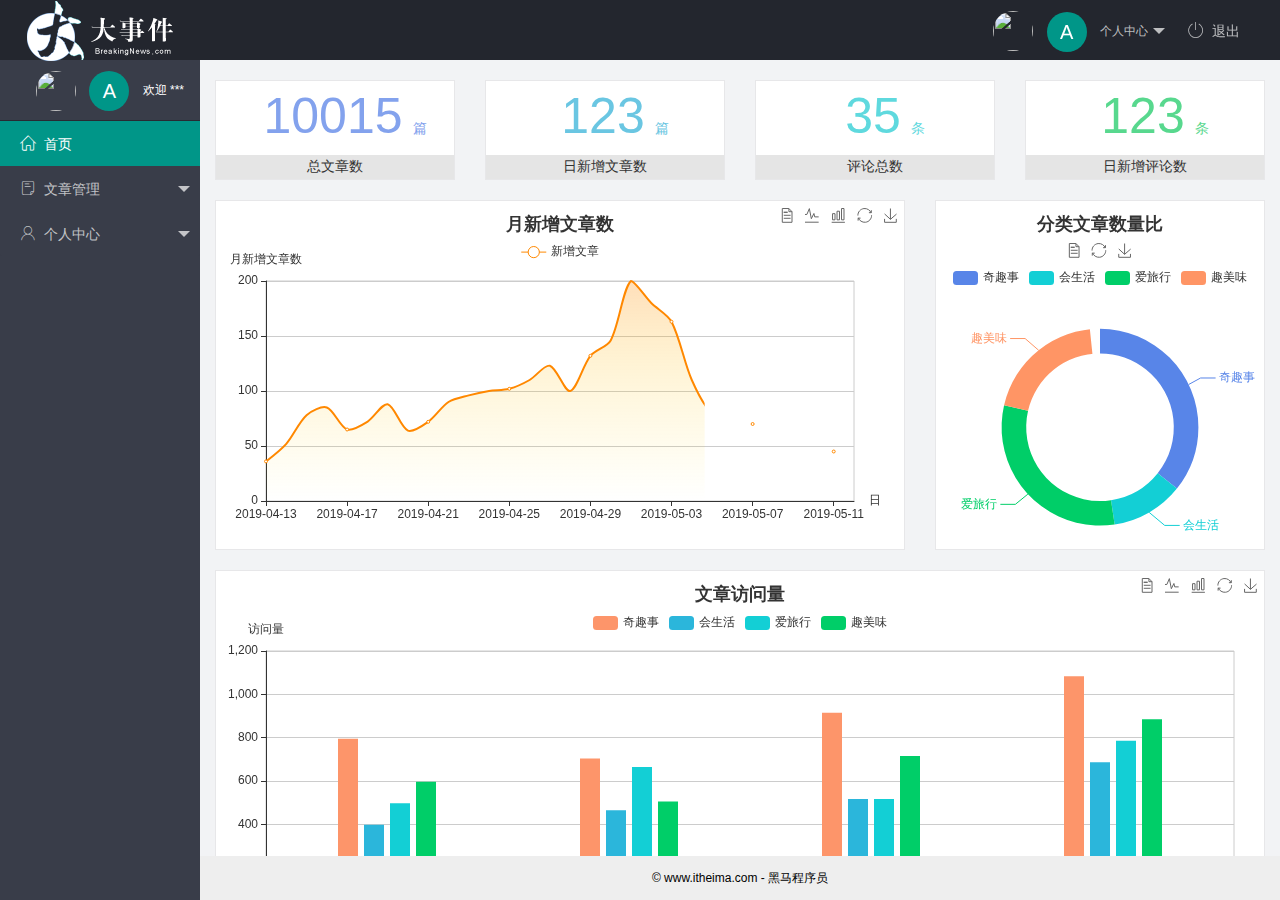
==== commit 56a828d1: "测试" ====
--- a/index.html
+++ b/index.html
@@ -1,72 +1,101 @@
 <!DOCTYPE html>
-<html>
-<head>
-  <meta charset="utf-8">
-  <meta name="viewport" content="width=device-width, initial-scale=1, maximum-scale=1">
-  <title>layout 后台大布局 - Layui</title>
-  <link rel="stylesheet" href="/assets/lib/layui/css/layui.css">
-</head>
-<body class="layui-layout-body">
-<div class="layui-layout layui-layout-admin">
-  <div class="layui-header">
-    <div class="layui-logo">
-        <img src="/assets/images/logo.png" alt="">
+<html lang="en">
+  <head>
+    <meta charset="UTF-8" />
+    <meta name="viewport" content="width=device-width, initial-scale=1.0" />
+    <title>后台主页</title>
+    <!-- 导入 layui 的样式表 -->
+    <link rel="stylesheet" href="/assets/lib/layui/css/layui.css" />
+    <!-- 导入第三方图标库 -->
+    <link rel="stylesheet" href="/assets/fonts/iconfont.css" />
+    <!-- 导入自己的样式表 -->
+    <link rel="stylesheet" href="/assets/css/index.css" />
+  </head>
+  <body class="layui-layout-body">
+    <div class="layui-layout layui-layout-admin">
+      <div class="layui-header">
+        <div class="layui-logo">
+          <img src="/assets/images/logo.png" alt="" />
+        </div>
+        <!-- 头部区域（可配合layui已有的水平导航） -->
+        <ul class="layui-nav layui-layout-right">
+          <li class="layui-nav-item">
+            <a href="javascript:;" class="userinfo">
+              <img src="http://t.cn/RCzsdCq" class="layui-nav-img" />
+              <span class="text-avatar">A</span>
+              个人中心
+            </a>
+            <dl class="layui-nav-child">
+              <dd><a href="">基本资料</a></dd>
+              <dd><a href="">更换头像</a></dd>
+              <dd><a href="">重置密码</a></dd>
+            </dl>
+          </li>
+          <li class="layui-nav-item">
+            <a href=""><span class="iconfont icon-tuichu"></span>退出</a>
+          </li>
+        </ul>
+      </div>
+
+      <div class="layui-side layui-bg-black">
+        <div class="layui-side-scroll">
+          <div class="userinfo">
+            <img src="http://t.cn/RCzsdCq" class="layui-nav-img" />
+            <span class="text-avatar">A</span>
+            <span id="welcome">欢迎 ***</span>
+          </div>
+          <!-- 左侧导航区域（可配合layui已有的垂直导航） -->
+          <ul class="layui-nav layui-nav-tree" lay-shrink="all">
+            <li class="layui-nav-item layui-this">
+              <a href="/home/dashboard.html" target="fm"><span class="iconfont icon-home"></span>首页</a>
+            </li>
+            <li class="layui-nav-item">
+              <a class="" href="javascript:;"><span class="iconfont icon-16"></span>文章管理</a>
+              <dl class="layui-nav-child">
+                <dd>
+                  <a href="javascript:;"><i class="layui-icon layui-icon-app"></i>文章类别</a>
+                </dd>
+                <dd>
+                  <a href="javascript:;"><i class="layui-icon layui-icon-app"></i>文章列表</a>
+                </dd>
+                <dd>
+                  <a href="javascript:;"><i class="layui-icon layui-icon-app"></i>发布文章</a>
+                </dd>
+              </dl>
+            </li>
+            <li class="layui-nav-item">
+              <a href="javascript:;"><span class="iconfont icon-user"></span>个人中心</a>
+              <dl class="layui-nav-child">
+                <dd>
+                  <a href="javascript:;"><i class="layui-icon layui-icon-app"></i>基本资料</a>
+                </dd>
+                <dd>
+                  <a href="javascript:;"><i class="layui-icon layui-icon-app"></i>更换头像</a>
+                </dd>
+                <dd>
+                  <a href="javascript:;"><i class="layui-icon layui-icon-app"></i>重置密码</a>
+                </dd>
+              </dl>
+            </li>
+          </ul>
+        </div>
+      </div>
+
+      <div class="layui-body">
+        <!-- 内容主体区域 -->
+        <iframe name="fm" src="/home/dashboard.html" frameborder="0"></iframe>
+      </div>
+
+      <div class="layui-footer">
+        <!-- 底部固定区域 -->
+        © www.itheima.com - 黑马程序员
+      </div>
     </div>
-    <!-- 头部区域（可配合layui已有的水平导航） -->
-    <ul class="layui-nav layui-layout-left">
-      </li>
-    </ul>
-    <ul class="layui-nav layui-layout-right">
-      <li class="layui-nav-item">
-        <a href="javascript:;">
-          <img src="http://t.cn/RCzsdCq" class="layui-nav-img">
-          个人中心
-        </a>
-        <dl class="layui-nav-child">
-          <dd><a href="">基本资料</a></dd>
-          <dd><a href="">更换头像</a></dd>
-          <dd><a href="">重置密码</a></dd>
-        </dl>
-      </li>
-      <li class="layui-nav-item"><a href="">退出</a></li>
-    </ul>
-  </div>
-  
-  <div class="layui-side layui-bg-black">
-    <div class="layui-side-scroll">
-      <!-- 左侧导航区域（可配合layui已有的垂直导航） -->
-      <ul class="layui-nav layui-nav-tree"  lay-filter="test">
-        <li class="layui-nav-item"><a href="">首页</a></li>
-        <li class="layui-nav-item layui-nav-itemed">
-          <a class="" href="javascript:;">文章管理</a>
-          <dl class="layui-nav-child">
-            <dd><a href="javascript:;">文章类别</a></dd>
-            <dd><a href="javascript:;">文章列表</a></dd>
-            <dd><a href="javascript:;">发布文章</a></dd>
-          </dl>
-        </li>
-        <li class="layui-nav-item">
-          <a href="javascript:;">个人中心</a>
-          <dl class="layui-nav-child">
-            <dd><a href="javascript:;">基本资料</a></dd>
-            <dd><a href="javascript:;">更换头像</a></dd>
-            <dd><a href="javascript:;">重置密码</a></dd>
-          </dl>
-        </li>
-      </ul>
-    </div>
-  </div>
-  
-  <div class="layui-body">
-    <!-- 内容主体区域 -->
-    <div style="padding: 15px;">内容主体区域</div>
-  </div>
-  
-  <div class="layui-footer">
-    <!-- 底部固定区域 -->
-    © layui.com - 底部固定区域
-  </div>
-</div>
-<script src="/assets/lib/layui/layui.all.js"></script>
-</body>
-</html>+    <!-- 导入 layui 的JS文件 -->
+    <script src="/assets/lib/layui/layui.all.js"></script>
+    <!-- 导入自己的index.js -->
+    <script src="/assets/js/index.js"></script>
+    <!-- 导入获取ajax的url地址 -->
+    <script src="/home/dashboard.html"></script>
+  </body>
+</html>
--- a/assets/fonts/iconfont.css
+++ b/assets/fonts/iconfont.css
@@ -0,0 +1,37 @@
+@font-face {font-family: "iconfont";
+  src: url('iconfont.eot?t=1576139966484'); /* IE9 */
+  src: url('iconfont.eot?t=1576139966484#iefix') format('embedded-opentype'), /* IE6-IE8 */
+  url('[data-uri]') format('woff2'),
+  url('iconfont.woff?t=1576139966484') format('woff'),
+  url('iconfont.ttf?t=1576139966484') format('truetype'), /* chrome, firefox, opera, Safari, Android, iOS 4.2+ */
+  url('iconfont.svg?t=1576139966484#iconfont') format('svg'); /* iOS 4.1- */
+}
+
+.iconfont {
+  font-family: "iconfont" !important;
+  font-size: 16px;
+  font-style: normal;
+  -webkit-font-smoothing: antialiased;
+  -moz-osx-font-smoothing: grayscale;
+}
+
+.icon-home:before {
+  content: "\e6a9";
+}
+
+.icon-user:before {
+  content: "\e614";
+}
+
+.icon-pinglun:before {
+  content: "\e616";
+}
+
+.icon-tuichu:before {
+  content: "\e865";
+}
+
+.icon-16:before {
+  content: "\e615";
+}
+
--- a/assets/css/index.css
+++ b/assets/css/index.css
@@ -0,0 +1,59 @@
+.layui-footer {
+    text-align: center;
+    font-size: 12px;
+  }
+  
+  .iconfont {
+    margin-right: 8px;
+  }
+  
+  .layui-icon {
+    margin-right: 8px;
+    margin-left: 20px;
+  }
+  
+  iframe {
+    width: 100%;
+    height: 100%;
+  }
+  
+  .layui-body {
+    overflow: hidden;
+  }
+  
+  a {
+    transition: none !important;
+  }
+  
+  .userinfo {
+    height: 60px;
+    line-height: 60px;
+    text-align: center;
+    font-size: 12px;
+    user-select: none;
+  }
+  
+  .layui-side-scroll .userinfo {
+    border-bottom: 1px solid #282b33;
+  }
+  
+  .layui-nav-img {
+    width: 40px;
+    height: 40px;
+  }
+  
+  .text-avatar {
+    display: inline-block;
+    width: 40px;
+    height: 40px;
+    background-color: #009688;
+    border-radius: 50%;
+    line-height: 40px;
+    text-align: center;
+    font-size: 20px;
+    color: #fff;
+    position: relative;
+    top: 4px;
+    margin-right: 10px;
+  }
+  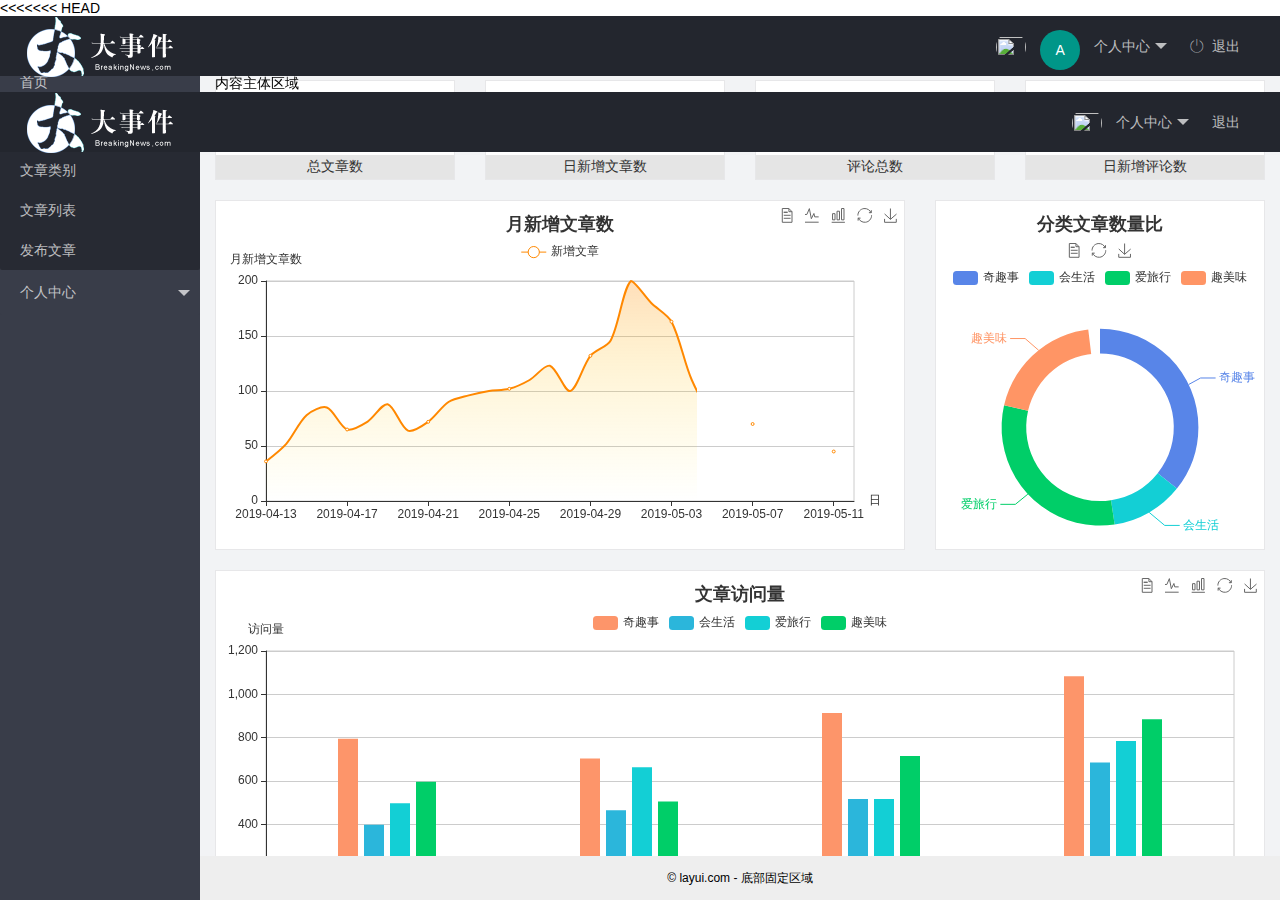
==== commit ad69f3a9: "第二次" ====
--- a/index.html
+++ b/index.html
@@ -1,4 +1,5 @@
 <!DOCTYPE html>
+<<<<<<< HEAD
 <html lang="en">
   <head>
     <meta charset="UTF-8" />
@@ -99,3 +100,76 @@
     <script src="/home/dashboard.html"></script>
   </body>
 </html>
+=======
+<html>
+<head>
+  <meta charset="utf-8">
+  <meta name="viewport" content="width=device-width, initial-scale=1, maximum-scale=1">
+  <title>layout 后台大布局 - Layui</title>
+  <link rel="stylesheet" href="/assets/lib/layui/css/layui.css">
+</head>
+<body class="layui-layout-body">
+<div class="layui-layout layui-layout-admin">
+  <div class="layui-header">
+    <div class="layui-logo">
+        <img src="/assets/images/logo.png" alt="">
+    </div>
+    <!-- 头部区域（可配合layui已有的水平导航） -->
+    <ul class="layui-nav layui-layout-left">
+      </li>
+    </ul>
+    <ul class="layui-nav layui-layout-right">
+      <li class="layui-nav-item">
+        <a href="javascript:;">
+          <img src="http://t.cn/RCzsdCq" class="layui-nav-img">
+          个人中心
+        </a>
+        <dl class="layui-nav-child">
+          <dd><a href="">基本资料</a></dd>
+          <dd><a href="">更换头像</a></dd>
+          <dd><a href="">重置密码</a></dd>
+        </dl>
+      </li>
+      <li class="layui-nav-item"><a href="">退出</a></li>
+    </ul>
+  </div>
+  
+  <div class="layui-side layui-bg-black">
+    <div class="layui-side-scroll">
+      <!-- 左侧导航区域（可配合layui已有的垂直导航） -->
+      <ul class="layui-nav layui-nav-tree"  lay-filter="test">
+        <li class="layui-nav-item"><a href="">首页</a></li>
+        <li class="layui-nav-item layui-nav-itemed">
+          <a class="" href="javascript:;">文章管理</a>
+          <dl class="layui-nav-child">
+            <dd><a href="javascript:;">文章类别</a></dd>
+            <dd><a href="javascript:;">文章列表</a></dd>
+            <dd><a href="javascript:;">发布文章</a></dd>
+          </dl>
+        </li>
+        <li class="layui-nav-item">
+          <a href="javascript:;">个人中心</a>
+          <dl class="layui-nav-child">
+            <dd><a href="javascript:;">基本资料</a></dd>
+            <dd><a href="javascript:;">更换头像</a></dd>
+            <dd><a href="javascript:;">重置密码</a></dd>
+          </dl>
+        </li>
+      </ul>
+    </div>
+  </div>
+  
+  <div class="layui-body">
+    <!-- 内容主体区域 -->
+    <div style="padding: 15px;">内容主体区域</div>
+  </div>
+  
+  <div class="layui-footer">
+    <!-- 底部固定区域 -->
+    © layui.com - 底部固定区域
+  </div>
+</div>
+<script src="/assets/lib/layui/layui.all.js"></script>
+</body>
+</html>
+>>>>>>> login
